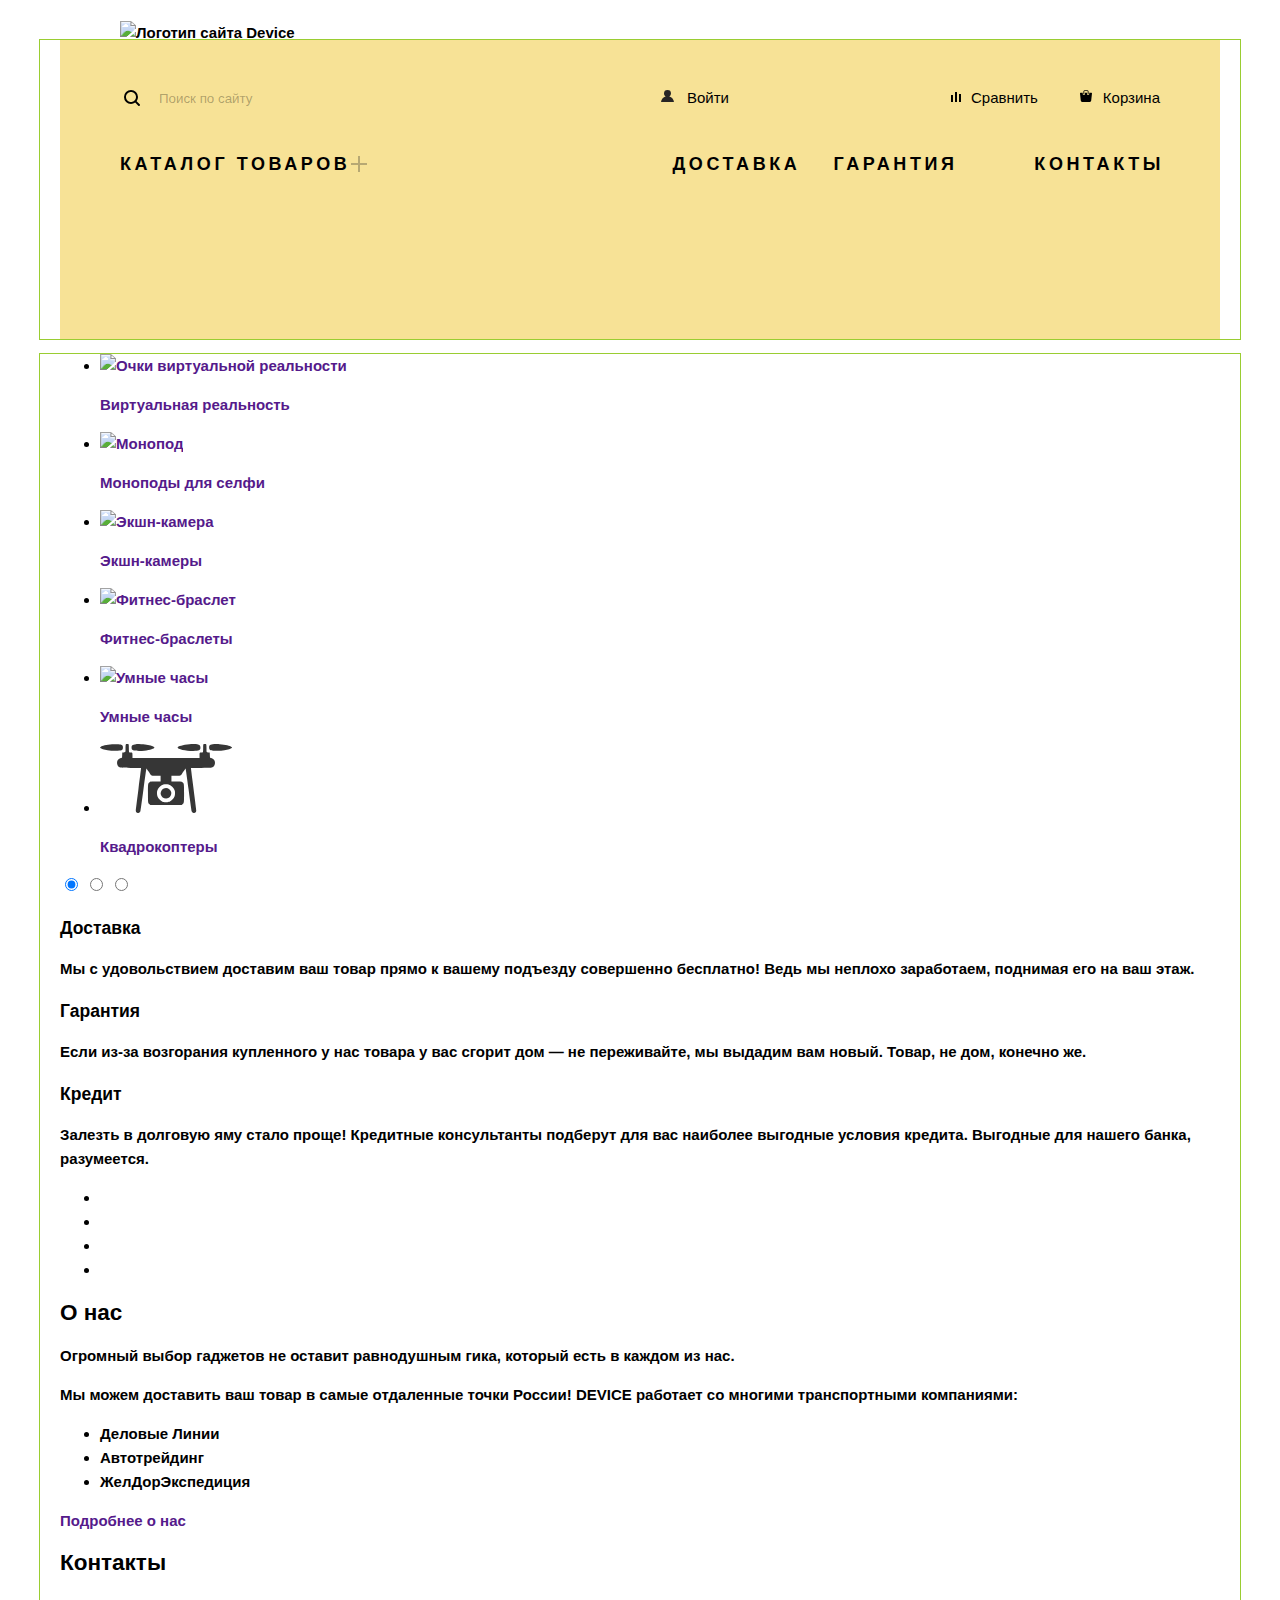
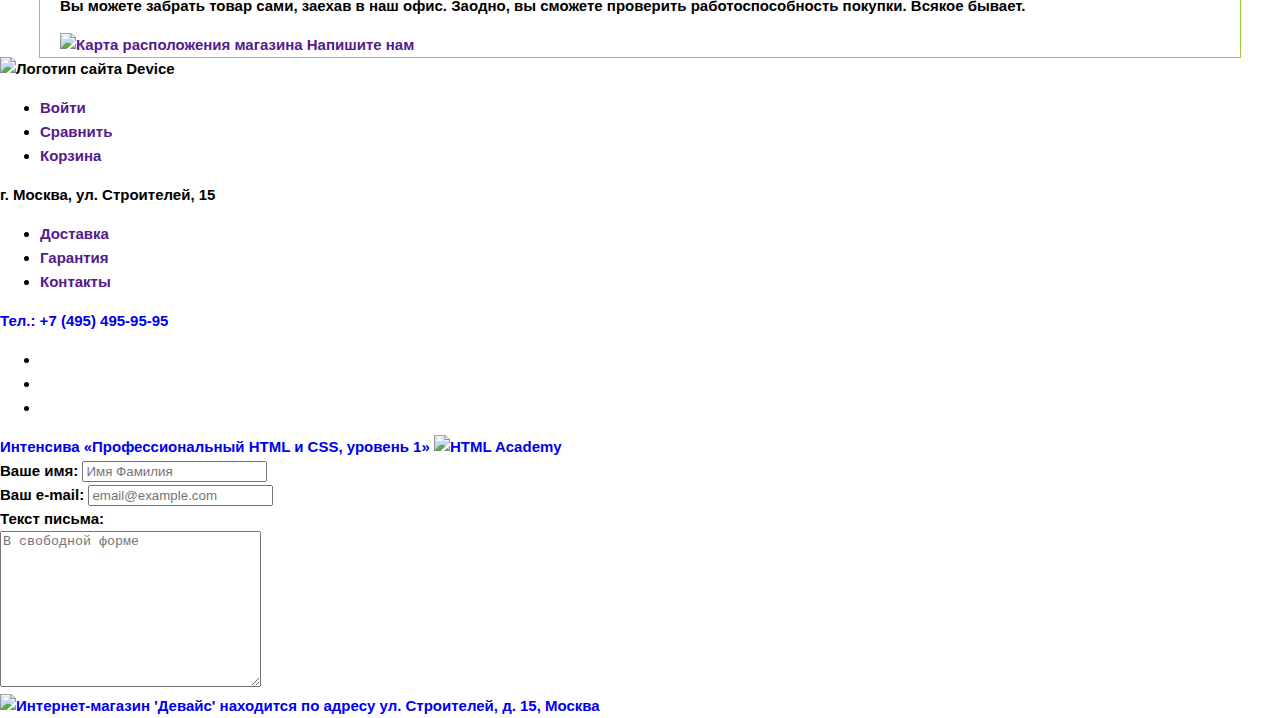
==== index.html @ 0a4bf194 "Свёрстан header" ====
<!DOCTYPE html>
<html lang="ru">
  <head>
    <meta charset="utf-8">
    <title>Интернет-магазин гаджетов Девайс</title>
    <link rel="stylesheet" href="css/normalize.css">
    <link rel="stylesheet" href="css/style.css">
  </head>
  <body>
    <div class="container">
      <header class="main-header">
        <nav class="main-navigation">
          <a class="main-header-logo">
            <img src="img/device-logo.svg" width="163" height="35" alt="Логотип сайта Device">
          </a>
          <ul class="user-nav">
            <li class="search-block">
              <form class="search-form" action="https://echo.htmlacademy.ru" method="GET">
                <label class="visually-hidden" for="search-field">Поиск</label>
                <input type="search" name="search" id="search-field" placeholder="Поиск по сайту">
                <button tabindex="0" class="search-button" type="submit">Найти</button>
              </form>
            </li>
            <li><a class="user-link user-link--login" href="">Войти</a></li>
            <li><a class="user-link user-link--compare" href="">Сравнить</a></li>
            <li><a class="user-link user-link--cart" href="">Корзина</a></li>
          </ul>
          <ul class="site-nav">
            <li>
              <a href="">Каталог товаров</a>
              <ul class="sub-menu">
                <li>
                  <a href="">Виртуальная реальность</a>
                  <a href="">Моноподы для селфи</a>
                  <a href="">Экшн-камеры</a>
                </li>
                <li>
                  <a href="">Фитнес-браслеты</a>
                  <a href="">Умные часы</a>
                </li>
                <li>
                  <a href="">Квадрокоптеры</a>
                </li>
              </ul>
            </li>
            <li><a href="">Доставка</a></li>
            <li><a href="">Гарантия</a></li>
            <li><a href="">Контакты</a></li>
          </ul>
        </nav>
      </header>
    </div>
    <main class="container">
      <h1 class="visually-hidden">Интернет-магазин гаджетов Девайс</h1>

      <section class="popular">
        <h2 class="visually-hidden">Популярные категории товаров</h2>
        <ul class="popular-list">
          <li class="popular-item">
            <a href="">
              <img src="img/popular-1.svg" width="97" height="55" alt="Очки виртуальной реальности">
              <p>Виртуальная реальность</p>
            </a>
          </li>
          <li class="popular-item">
            <a href="">
              <img src="img/popular-2.svg" width="86" height="117" alt="Монопод">
              <p>Моноподы для селфи</p>
            </a>
          </li>
          <li class="popular-item">
            <a href="">
              <img src="img/popular-3.svg" width="71" height="87" alt="Экшн-камера">
              <p>Экшн-камеры</p>
            </a>
          </li>
          <li class="popular-item">
            <a href="">
              <img src="img/popular-4.svg" width="107" height="65" alt="Фитнес-браслет">
              <p>Фитнес-браслеты</p>
            </a>
          </li>
          <li class="popular-item">
            <a href="">
              <img src="img/popular-5.svg" width="56" height="98" alt="Умные часы">
              <p>Умные часы</p>
            </a>
          </li>
          <li class="popular-item">
            <a href="">
              <img src="img/popular-6.svg" width="132" height="69" alt="Квадрокоптер">
              <p>Квадрокоптеры</p>
            </a>
          </li>
        </ul>
      </section>

      <section class="tab-slider">
        <h2 class="visually-hidden">Информация по доставке, гарантии и кредиту</h2>
        <input type="radio" name="tab" id="tab-1" checked>
        <label for="tab-1"></label>
        <input type="radio" name="tab" id="tab-2">
        <label for="tab-2"></label>
        <input type="radio" name="tab" id="tab-3">
        <label for="tab-3"></label>

        <div class="tab-content">
          <section class="tab tab-1">
            <h3>Доставка</h3>
            <p>
              Мы с удовольствием доставим ваш товар прямо к вашему подъезду совершенно бесплатно!
              Ведь мы неплохо заработаем, поднимая его на ваш этаж.
            </p>
          </section>
          <section class="tab tab-2">
            <h3>Гарантия</h3>
            <p>
              Если из-за возгорания купленного у нас товара у вас сгорит дом — не переживайте,
              мы выдадим вам новый. Товар, не дом, конечно же.
            </p>
          </section>
          <section class="tab tab-3">
            <h3>Кредит</h3>
            <p>
              Залезть в долговую яму стало проще! Кредитные консультанты
              подберут для вас наиболее выгодные условия кредита.
              Выгодные для нашего банка, разумеется.
            </p>
          </section>
        </div>
      </section>

      <section class="top-brands">
        <h2 class="visually-hidden">Наши лучшие бренды</h2>
        <ul>
          <li>
            <a href="">
              <span class="visually-hidden">DJI</span>
            </a>
          </li>
          <li>
            <a href="">
              <span class="visually-hidden">SP Gadgets</span>
            </a>
          </li>
          <li>
            <a href="">
              <span class="visually-hidden">GoPro</span>
            </a>
          </li>
          <li>
            <a href="">
              <span class="visually-hidden">VIVE</span>
            </a>
          </li>
        </ul>
      </section>

      <section class="about-us">
        <h2>О нас</h2>

        <p>
          Огромный выбор гаджетов не оставит равнодушным гика, который есть в каждом из нас.
        </p>
        <p>
          Мы можем доставить ваш товар в самые отдаленные точки России!
          DEVICE работает со многими транспортными компаниями:
        </p>

        <ul>
          <li>Деловые Линии</li>
          <li>Автотрейдинг</li>
          <li>ЖелДорЭкспедиция</li>
        </ul>

        <a class="button" href="">Подробнее о нас</a>
      </section>

      <section class="contacts">
        <h2>Контакты</h2>

        <p>
          Вы можете забрать товар сами, заехав в наш офис. Заодно, вы сможете проверить работоспособность покупки. Всякое бывает.
        </p>
        <a href=""><img src="img/map.jpg" width="560" height="222" alt="Карта расположения магазина"></a>
        <a class="button" href="">Напишите нам</a>
      </section>
    </main>
    <footer class="main-footer">
      <div class="footer-user-block">
        <img src="img/device-logo.svg" width="163" height="35" alt="Логотип сайта Device">
        <ul>
          <li><a href="">Войти</a></li>
          <li><a href="">Сравнить</a></li>
          <li><a href="">Корзина</a></li>
        </ul>
      </div>
      <div class="footer-contacts">
        <p>г. Москва, ул. Строителей, 15</p>
        <ul>
          <li><a href="">Доставка</a></li>
          <li><a href="">Гарантия</a></li>
          <li><a href="">Контакты</a></li>
        </ul>
        <a href="tel:+74954959595" aria-label="Телефон для связи">Тел.: +7 (495) 495-95-95</a>
      </div>
      <div class="footer-social">
        <ul>
          <li><a class="social-button" href=""><span class="visually-hidden">Фейсбук</span></a></li>
          <li><a class="social-button" href=""><span class="visually-hidden">Инстаграм</span></a></li>
          <li><a class="social-button" href=""><span class="visually-hidden">Твиттер</span></a></li>
        </ul>
        <a href="https://htmlacademy.ru/intensive/htmlcss">Интенсива «Профессиональный HTML и CSS, уровень 1»
          <img src="img/logo-htmlacademy.svg" alt="HTML Academy" width="27" height="35">
        </a>
      </div>
    </footer>

    <section class="modal modal-write-us">
      <h2 class="visually-hidden">Напишите нам</h2>
      <form action="https://echo.htmlacademy.ru" method="POST">
        <div>
          <label for="name-field">Ваше имя:</label>
          <input type="text" name="name" id="name-field" placeholder="Имя Фамилия">
        </div>
        <div>
          <label for="email-field">Ваш e-mail:</label>
          <input type="email" name="email" id="email-field" placeholder="email@example.com">
        </div>
        <div><label for="text-field">Текст письма:</label></div>
        <div>
          <textarea name="text" id="text-field" cols="30" rows="10" placeholder="В свободной форме"></textarea>
        </div>
      </form>
    </section>

    <section class="modal modal-map">
      <h2 class="visually-hidden">Как до нас добраться</h2>
      <a href="https://yandex.ru/maps">
        <img src="img/map-big.jpg" width="960" height="559" alt="Интернет-магазин 'Девайс' находится по адресу ул. Строителей, д. 15, Москва">
      </a>
    </section>
  </body>
</html>
---- css/style.css ----
body {
  margin: 0;
  padding: 0;

  font-family: "Gilroy", Arial, sans-serif;
  font-weight: 800;
  font-size: 15px;
  line-height: 24px;
  color: #000000;
}

a {
  text-decoration: none;
}

img {
  max-width: 100%;
  height: auto;
}

.visually-hidden:not(:focus):not(:active)
/* input[type="checkbox"].visually-hidden,
input[type="radio"].visually-hidden */ {
  position: absolute;

  width: 1px;
  height: 1px;
  margin: -1px;
  border: 0;
  padding: 0;

  white-space: nowrap;

  clip-path: inset(100%);
  clip: rect(0 0 0 0);
  overflow: hidden;
}

.container {
  margin: 0 auto;
  width: 1160px;
  padding-right: 20px;
  padding-left: 20px;
  outline: 1px solid yellowgreen;
}

.main-header {
  position: relative;
  margin-top: 40px;
  padding: 0 60px;
  padding-top: 34px;
  padding-bottom: 142px;
  background-color: #f7e296;
}

.main-navigation {
  display: flex;
  flex-direction: column;
}

.main-navigation a {
  color: #000000;
}

.main-header-logo {
  position: absolute;
  top: -19px;
  cursor: pointer;
}

.main-header-logo img:hover,
.user-nav a:hover,
.site-nav a:hover {
  opacity: 0.6;
}

.main-header-logo img:active,
.user-nav a:active,
.site-nav a:active {
  opacity: 0.3;
}

.user-nav,
.site-nav,
.sub-menu {
  margin: 0;
  padding: 0;
  list-style: none;
}

.user-nav {
  display: flex;
  flex-wrap: wrap;
  align-items: baseline;
  justify-content: flex-start;
  margin-bottom: 29px;
}

.search-block {
  width: 537px;
}

.user-nav li:nth-child(2) {
  margin-right: auto;
}

.user-nav li:nth-child(4) {
  margin-left: 35px;
}

.user-link {
  position: relative;
  padding-left: 30px;

}

.user-link::before {
  content: "";
  position: absolute;
  bottom: 0px;
  left: 0px;
  width: 20px;
  height: 18px;
  background-repeat: no-repeat;
}

.user-link--login::before {
  background-image: url("../img/user-icon.svg");
  background-position: 4px 2px;
}

.user-link--compare::before {
  background-image: url("../img/compare-icon.svg");
  background-position: 10px 4px;
}

.user-link--cart::before {
  background-image: url("../img/cart-icon.svg");
  background-position: 7px 2px;
}

.search-form {
  position: relative;
}

.search-form input {
  box-sizing: border-box;
  padding-right: 15px;
  padding-left: 39px;
  padding-top: 9px;
  padding-bottom: 7px;
  width: 356px;
  background-color: transparent;
  border: none;
  line-height: 30px;
  border-bottom: transparent;
  color: #000000;
  background-image: url("../img/search-icon.svg");
  background-repeat: no-repeat;
  background-position: 4px 15px;
}

.search-form input:focus {
  outline: none;
  border-bottom: 2px solid rgba(0, 0, 0, 1);
}

input[type="search"]::placeholder {
  color: rgba(0, 0, 0, 0.3);
}

input[type="search"]:hover::placeholder {
  color: rgba(0, 0, 0, 0.6);
}

.search-button {
  display: inline-block;
  vertical-align: baseline;
  margin-left: -3px;
  padding-top: 8px;
  padding-right: 18px;
  padding-bottom: 7px;
  padding-left: 19px;
  background-color: transparent;
  border: 2px solid #000000;
  line-height: 30px;
  cursor: pointer;
  opacity: 0;
}

.search-button::before {
  content: "";
  position: absolute;
  bottom: 0px;
  left: 0;
  display: none;
  width: 356px;
  height: 2px;
  background-color: #000000;
}

.search-button:focus::before{
  display: block;
}

.search-form input:focus + .search-button {
  opacity: 1;
}

.search-button:hover {
  color: #ffffff;
  background-color: #000000;
}

.search-button:focus {
  background-color: #000000;
  color: rgba(255, 255, 255, 1);
  opacity: 1;
}

.search-button:active {
  background-color: #000000;
  color: rgba(255, 255, 255, 0.3);
  opacity: 1;
}

.site-nav {
  display: flex;
  flex-wrap: wrap;
  justify-content: space-between;
}

.site-nav > li:nth-child(1) {
  position: relative;
  padding-right: 40px;
  margin-right: 282px;
}

.site-nav > li:nth-child(1) > a {
  display: block;
  padding-bottom: 21px;
}

.site-nav > li:nth-child(1)::before {
  content: "";
  position: absolute;
  top: 4px;
  left: 231px;
  width: 16px;
  height: 16px;
  background-image: url("../img/plus.svg");
  background-repeat: no-repeat;
  background-position: 0px 0px;
  opacity: 0.3;
  cursor: pointer;
}

.site-nav li:nth-child(2) {
  margin-right: 33px;
}

.site-nav li:nth-child(3) {
  margin-right: auto;
}

.site-nav li:nth-child(4) {
  margin-right: -4px;
}

.site-nav a {
  font-size: 18px;
  text-transform: uppercase;
  letter-spacing: 3.6px;
}

.user-nav a,
.sub-menu a {
  font-family: "Open Sans", Arial, sans-serif;
  font-size: 15px;
  line-height: 30px;
  font-weight: 300;
}

.sub-menu {
  position: absolute;
  left: -60px;
  background-color: #f7e296;
  min-width: 1040px;
  padding-left: 60px;
  padding-right: 60px;
  padding-bottom: 34px;
  display: none;
}

.site-nav > li:nth-child(1):hover .sub-menu {
  display: block;
}

.sub-menu li {
  display: inline-block;
  vertical-align: top;
  margin-right: 53px;
}

.sub-menu li:nth-child(2) {
  margin-right: 71px;
}

.sub-menu a {
  display: block;
  text-transform: none;
  line-height: 36px;
  letter-spacing: 0.2px;
}
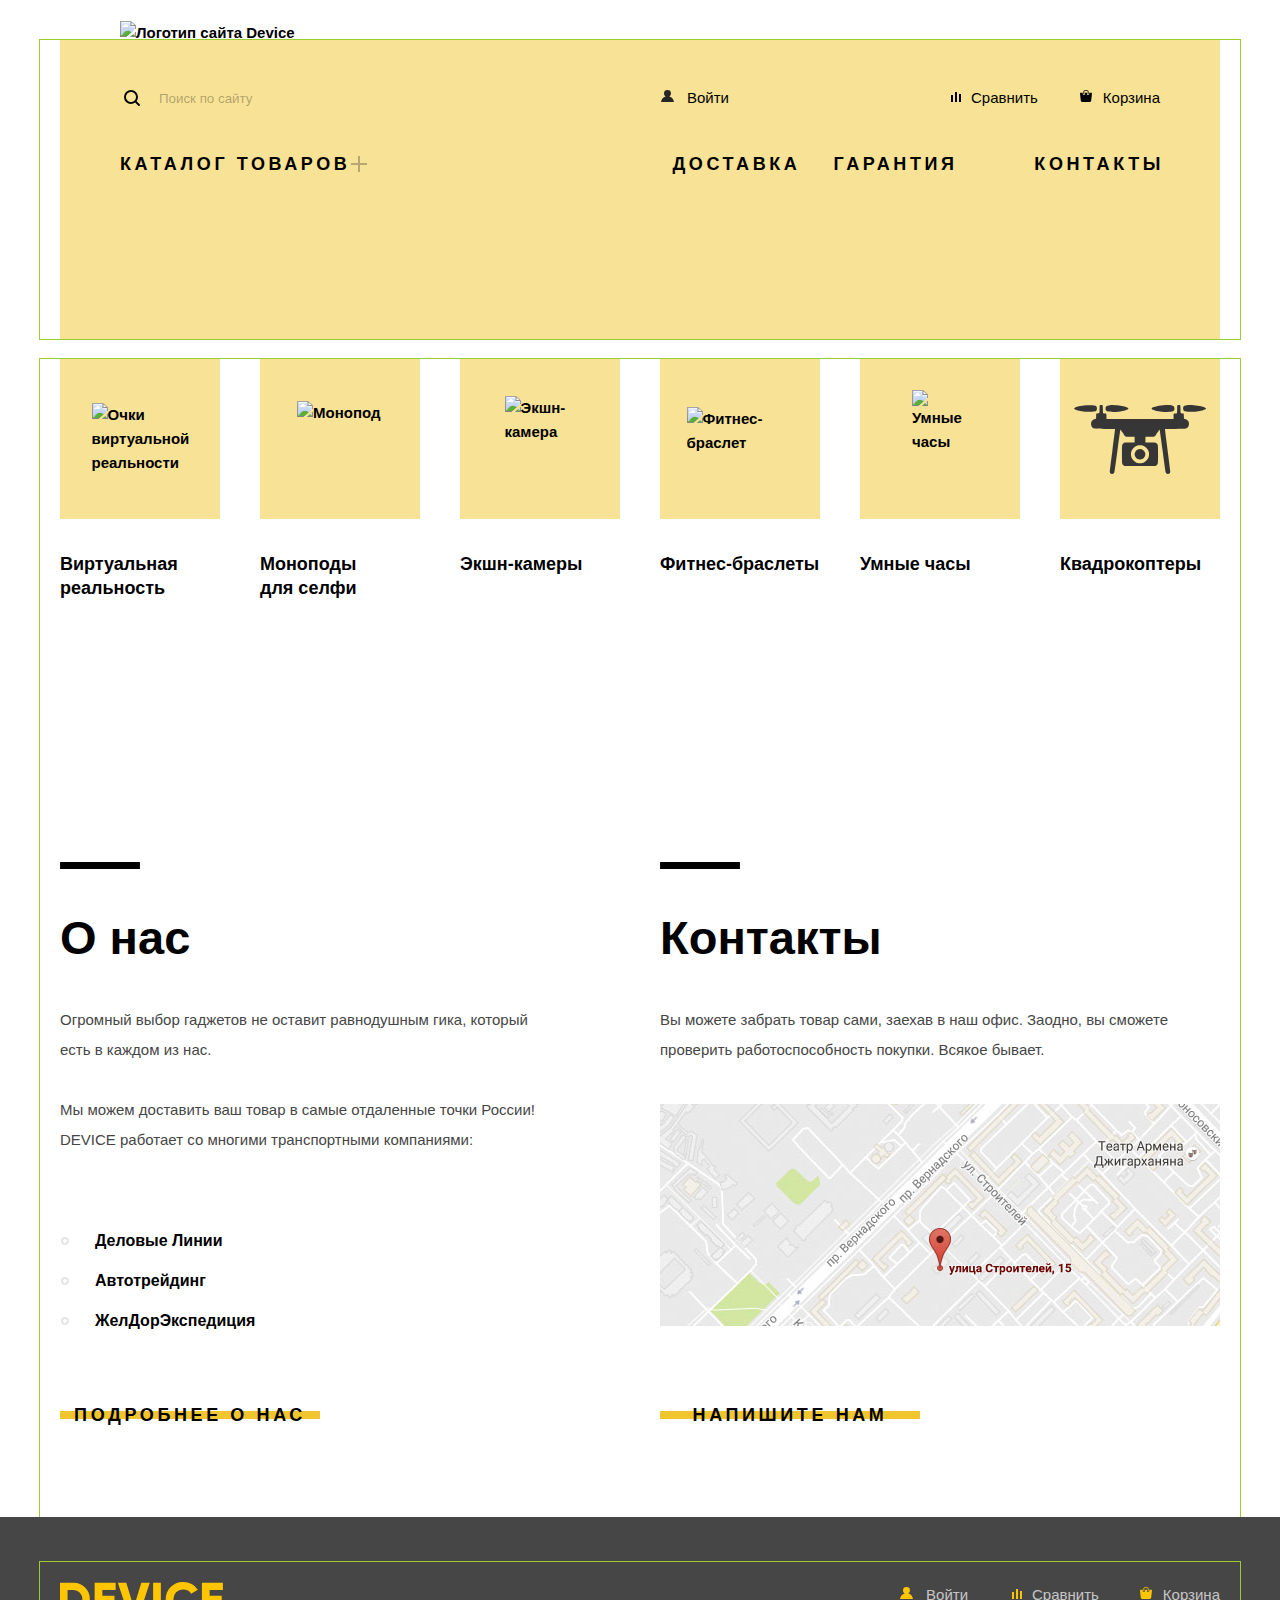
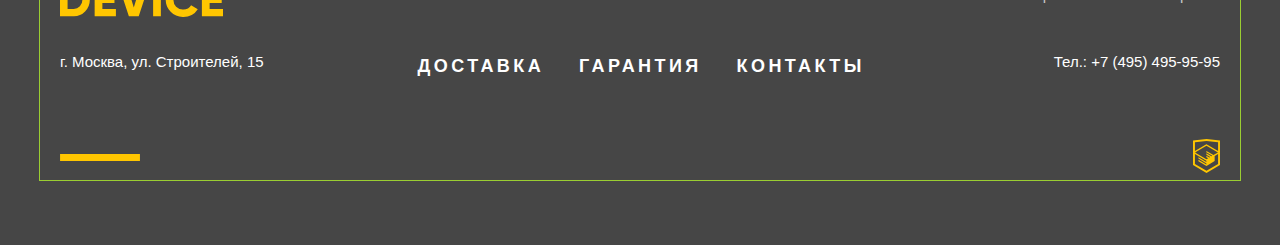
==== commit 0a9ac608: "сделана вёрстка главной страницы без блоков со слайдерами" ====
--- a/index.html
+++ b/index.html
@@ -2,7 +2,7 @@
 <html lang="ru">
   <head>
     <meta charset="utf-8">
-    <title>Интернет-магазин гаджетов Девайс</title>
+    <title>Девайс интернет-магазин гаджетов</title>
     <link rel="stylesheet" href="css/normalize.css">
     <link rel="stylesheet" href="css/style.css">
   </head>
@@ -10,7 +10,7 @@
     <div class="container">
       <header class="main-header">
         <nav class="main-navigation">
-          <a class="main-header-logo">
+          <a class="header-logo">
             <img src="img/device-logo.svg" width="163" height="35" alt="Логотип сайта Device">
           </a>
           <ul class="user-nav">
@@ -52,9 +52,7 @@
     </div>
     <main class="container">
       <h1 class="visually-hidden">Интернет-магазин гаджетов Девайс</h1>
-
       <section class="popular">
-        <h2 class="visually-hidden">Популярные категории товаров</h2>
         <ul class="popular-list">
           <li class="popular-item">
             <a href="">
@@ -64,8 +62,8 @@
           </li>
           <li class="popular-item">
             <a href="">
-              <img src="img/popular-2.svg" width="86" height="117" alt="Монопод">
-              <p>Моноподы для селфи</p>
+              <img class="popular-image--bottom" src="img/popular-2.svg" width="86" height="117" alt="Монопод">
+              <p>Моноподы<br> для селфи</p>
             </a>
           </li>
           <li class="popular-item">
@@ -95,6 +93,117 @@
         </ul>
       </section>
 
+      <section class="top-brands">
+        <h2 class="visually-hidden">Наши лучшие бренды</h2>
+        <ul class="brand-list">
+          <li class="brand-item">
+            <a class="brand-link brand-link--dji" href="">
+              <span class="visually-hidden">DJI</span>
+            </a>
+          </li>
+          <li class="brand-item">
+            <a class="brand-link brand-link--spgadgets" href="">
+              <span class="visually-hidden">SP Gadgets</span>
+            </a>
+          </li>
+          <li class="brand-item">
+            <a class="brand-link brand-link--gopro" href="">
+              <span class="visually-hidden">GoPro</span>
+            </a>
+          </li>
+          <li class="brand-item">
+            <a class="brand-link brand-link--vive" href="">
+              <span class="visually-hidden">VIVE</span>
+            </a>
+          </li>
+        </ul>
+      </section>
+
+      <div class="index-columns">
+        <section class="about-us">
+          <h2>О нас</h2>
+
+          <p>
+            Огромный выбор гаджетов не оставит равнодушным гика, который есть в каждом из нас.
+          </p>
+          <p>
+            Мы можем доставить ваш товар в самые отдаленные точки России!
+            DEVICE работает со многими транспортными компаниями:
+          </p>
+
+          <ul>
+            <li>Деловые Линии</li>
+            <li>Автотрейдинг</li>
+            <li>ЖелДорЭкспедиция</li>
+          </ul>
+
+          <a class="button" href="">Подробнее о нас</a>
+        </section>
+
+        <section class="contacts">
+          <h2>Контакты</h2>
+
+          <p>
+            Вы можете забрать товар сами, заехав в наш офис. Заодно, вы сможете проверить работоспособность покупки. Всякое бывает.
+          </p>
+          <a class="contacts-map" href="">
+            <img src="img/map.jpg" width="560" height="222" alt="Карта расположения магазина">
+          </a>
+          <a class="button" href="">Напишите нам</a>
+        </section>
+      </div>
+    </main>
+
+    <footer class="main-footer ">
+      <div class="container">
+        <div class="footer-wrapper">
+          <div class="footer-user-block">
+          <a class="footer-logo">
+            <svg xmlns="http://www.w3.org/2000/svg" width="163" height="35" viewBox="0 0 163 35">
+                <path id="_-e-logo" d="M-.151.702v33.6h13.532a15.72 15.72 0 0 0 11.72-4.824 16.458 16.458 0 0 0 4.712-11.976 16.458 16.458 0 0 0-4.712-11.976A15.723 15.723 0 0 0 13.381.702H-.151zM7.582 26.91V8.091h5.8a8.646 8.646 0 0 1 6.5 2.568 9.407 9.407 0 0 1 2.489 6.84 9.406 9.406 0 0 1-2.489 6.84 8.642 8.642 0 0 1-6.5 2.568h-5.8zm34.8-5.952h12.082v-7.3H42.378V8.091h13.291V.702H34.645v33.6H55.91V26.91H42.378v-5.952zm36.343 13.344L89.744.702h-8.458l-7.491 24.72L66.304.702h-8.457l11.019 33.6h9.859zm14.4 0h7.733V.702h-7.733v33.6zm38.615-1.416a15.506 15.506 0 0 0 6.041-5.688l-6.67-3.84a7.482 7.482 0 0 1-3.165 3.024 9.87 9.87 0 0 1-4.664 1.1 9.595 9.595 0 0 1-7.177-2.736 9.909 9.909 0 0 1-2.682-7.248 9.909 9.909 0 0 1 2.682-7.248 9.595 9.595 0 0 1 7.177-2.736 9.897 9.897 0 0 1 4.639 1.08 7.592 7.592 0 0 1 3.19 3.048l6.67-3.84a15.873 15.873 0 0 0-6.09-5.688 17.42 17.42 0 0 0-8.409-2.088c-9.779-.272-17.797 7.691-17.591 17.472-.208 9.781 7.809 17.747 17.588 17.476a17.52 17.52 0 0 0 8.458-2.088zm17.881-11.928h12.082v-7.3h-12.085V8.091h13.29V.702h-21.023v33.6h21.265V26.91h-13.532v-5.952z" class="cls-1" data-name="-e-logo"/>
+            </svg>
+          </a>
+          <ul class="footer-user-nav">
+            <li><a class="footer-user-link user-link--login" href="">Войти</a></li>
+            <li><a class="footer-user-link user-link--compare" href="">Сравнить</a></li>
+            <li><a class="footer-user-link user-link--cart" href="">Корзина</a></li>
+          </ul>
+          </div>
+
+          <div class="footer-contacts">
+            <p>г. Москва, ул. Строителей, 15</p>
+            <ul>
+              <li><a href="">Доставка</a></li>
+              <li><a href="">Гарантия</a></li>
+              <li><a href="">Контакты</a></li>
+            </ul>
+            <a href="tel:+74954959595" aria-label="Телефон для связи">Тел.: +7 (495) 495-95-95</a>
+          </div>
+
+          <div class="footer-social">
+            <ul>
+              <li>
+                <a class="social-button social-button--facebook" href="https://www.facebook.com/"><span class="visually-hidden">Фейсбук</span>
+                </a>
+              </li>
+              <li>
+                <a class="social-button social-button--instagram" href=""><span class="visually-hidden">Инстаграм</span>
+                </a>
+              </li>
+              <li>
+                <a class="social-button social-button--twitter" href=""><span class="visually-hidden">Твиттер</span>
+                </a>
+              </li>
+            </ul>
+            <a href="https://htmlacademy.ru/intensive/htmlcss">
+              <img src="img/logo-htmlacademy.svg" alt="Интенсив «Профессиональный HTML и CSS, уровень 1»" width="27" height="35">
+            </a>
+          </div>
+      </div>
+       </div>
+    </footer>
+
+<!--
       <section class="tab-slider">
         <h2 class="visually-hidden">Информация по доставке, гарантии и кредиту</h2>
         <input type="radio" name="tab" id="tab-1" checked>
@@ -130,32 +239,6 @@
         </div>
       </section>
 
-      <section class="top-brands">
-        <h2 class="visually-hidden">Наши лучшие бренды</h2>
-        <ul>
-          <li>
-            <a href="">
-              <span class="visually-hidden">DJI</span>
-            </a>
-          </li>
-          <li>
-            <a href="">
-              <span class="visually-hidden">SP Gadgets</span>
-            </a>
-          </li>
-          <li>
-            <a href="">
-              <span class="visually-hidden">GoPro</span>
-            </a>
-          </li>
-          <li>
-            <a href="">
-              <span class="visually-hidden">VIVE</span>
-            </a>
-          </li>
-        </ul>
-      </section>
-
       <section class="about-us">
         <h2>О нас</h2>
 
@@ -185,6 +268,7 @@
         <a href=""><img src="img/map.jpg" width="560" height="222" alt="Карта расположения магазина"></a>
         <a class="button" href="">Напишите нам</a>
       </section>
+
     </main>
     <footer class="main-footer">
       <div class="footer-user-block">
@@ -240,5 +324,6 @@
         <img src="img/map-big.jpg" width="960" height="559" alt="Интернет-магазин 'Девайс' находится по адресу ул. Строителей, д. 15, Москва">
       </a>
     </section>
+    -->
   </body>
 </html>
--- a/css/style.css
+++ b/css/style.css
@@ -34,6 +34,49 @@
   clip-path: inset(100%);
   clip: rect(0 0 0 0);
   overflow: hidden;
+}
+
+.button {
+  position: relative;
+  display: block;
+  min-width: 240px;
+  padding-right: 10px;
+  padding-left: 10px;
+
+  font-size: 18px;
+  line-height: 24px;
+  color: #000000;
+  text-align: center;
+  text-transform: uppercase;
+  font-family: "Gilroy", Arial, sans-serif;
+  font-weight: 800;
+  letter-spacing: 3.6px;
+  z-index: 100;
+}
+
+.button:active {
+  color: rgba(0, 0, 0, 0.3);
+}
+
+.button::before {
+  content: "";
+  position: absolute;
+  top: 8px;
+  left: 0%;
+  width: 100%;
+  padding-top: 4px;
+  padding-bottom: 4px;
+
+  background-color: #f0c52e;
+  z-index: -1;
+}
+
+.button:hover::before,
+.button:focus::before {
+  top: -8px;
+  padding-top: 20px;
+  padding-bottom: 20px;
+  transition: all 0.1s linear;
 }
 
 .container {
@@ -47,6 +90,7 @@
 .main-header {
   position: relative;
   margin-top: 40px;
+  margin-bottom: 20px;
   padding: 0 60px;
   padding-top: 34px;
   padding-bottom: 142px;
@@ -62,19 +106,19 @@
   color: #000000;
 }
 
-.main-header-logo {
+.header-logo {
   position: absolute;
   top: -19px;
   cursor: pointer;
 }
 
-.main-header-logo img:hover,
+.header-logo:hover,
 .user-nav a:hover,
 .site-nav a:hover {
   opacity: 0.6;
 }
 
-.main-header-logo img:active,
+.header-logo:active,
 .user-nav a:active,
 .site-nav a:active {
   opacity: 0.3;
@@ -111,7 +155,6 @@
 .user-link {
   position: relative;
   padding-left: 30px;
-
 }
 
 .user-link::before {
@@ -312,3 +355,408 @@
   line-height: 36px;
   letter-spacing: 0.2px;
 }
+
+
+/*  section popular начало*/
+
+.popular {
+  margin-bottom: 150px;
+}
+
+.popular-list {
+  display: flex;
+  justify-content: space-between;
+  margin: 0;
+  padding: 0;
+  list-style: none;
+}
+
+.popular-item {
+  background-color: #f7e296;
+}
+
+.popular-item:hover {
+background-color: #f0c52e;
+}
+
+.popular-item a {
+  position: relative;
+  display: flex;
+
+  flex-direction: column;
+  justify-content: center;
+  align-items: center;
+
+  width: 160px;
+  height: 160px;
+  color: #000000;
+  font-weight: 800;
+}
+
+.popular-item a:active {
+  opacity: 0.3;
+}
+
+.popular-image--bottom {
+  padding-top: 40px;
+}
+
+.popular-item p {
+  position: absolute;
+  top: 193px;
+  left: 0;
+  margin: 0;
+  font-size: 18px;
+}
+
+/*  section popular конец*/
+
+/*  section top-brands начало*/
+
+.top-brands {
+  margin-top: 100px;
+  margin-bottom: 93px;
+}
+
+.brand-list {
+  display: flex;
+  justify-content: space-between;
+  margin: 0;
+  padding: 0;
+  list-style: none;
+}
+
+.brand-item {
+
+}
+.brand-link {
+  display: block;
+  width: 260px;
+  height: 100px;
+  background-repeat: no-repeat;
+}
+
+.brand-link--dji {
+  background-image: url("../img/logo-brand-gray-1.png");
+}
+
+.brand-link--dji:hover {
+  background-image: url("../img/logo-brand-1.png");
+}
+
+.brand-link--spgadgets {
+  background-image: url("../img/logo-brand-gray-2.png");
+}
+
+.brand-link--spgadgets:hover {
+  background-image: url("../img/logo-brand-2.png");
+}
+
+.brand-link--gopro {
+  background-image: url("../img/logo-brand-gray-3.png");
+}
+
+.brand-link--gopro:hover {
+  background-image: url("../img/logo-brand-3.png");
+}
+
+.brand-link--vive {
+  background-image: url("../img/logo-brand-gray-4.png");
+}
+
+.brand-link--vive:hover {
+  background-image: url("../img/logo-brand-4.png");
+}
+
+/*  section top-brands конец*/
+
+
+/*  style index-columns начало*/
+
+.index-columns {
+  display: flex;
+  justify-content: space-between;
+  padding-bottom: 90px;
+
+  color: #000000;
+}
+
+.index-columns h2 {
+  margin-top: 52px;
+  margin-bottom: 28px;
+  font-size: 47px;
+  line-height: 48px;
+}
+
+.index-columns p {
+  margin-bottom: 15px;
+  padding-right: 85px;
+  font-family: "Open Sans", Arial, sans-serif;
+  font-size: 15px;
+  line-height: 30px;
+  font-weight: 300;
+  color: #464646;
+}
+
+.index-columns .button {
+  align-self: flex-start;
+}
+
+.contacts p {
+  margin-bottom: 39px;
+  padding-right: 45px;
+}
+
+.about-us,
+.contacts {
+  display: flex;
+  flex-direction: column;
+  align-content: space-between;
+  position: relative;
+  width: 560px;
+}
+
+.about-us::before,
+.contacts::before {
+  content: "";
+  position: absolute;
+  width: 78px;
+  height: 7px;
+  border-right: 1px solid #121212;
+  border-left: 1px solid #121212;
+  background-color: #000000;
+}
+
+.about-us ul {
+  margin-top: 51px;
+  margin-bottom: auto;
+  padding: 0;
+  font-size: 16px;
+  line-height: 40px;
+  list-style: none;
+}
+
+.about-us li {
+  position: relative;
+  padding-left: 35px;
+}
+
+.about-us li::before {
+  content: "";
+  position: absolute;
+  top: 16px;
+  left: 1px;
+  width: 4px;
+  height: 4px;
+  border: 2px solid #e5e5e5;
+  border-radius: 50%;
+}
+
+.contacts-map {
+  margin-bottom: 70px;
+}
+
+/*  style index-columns конец*/
+
+
+/*  footer начало*/
+
+.main-footer {
+  font-family: "Open Sans", Arial, sans-serif;
+  font-weight: 300;
+  position: relative;
+  padding: 45px 0 65px;
+  color: #ffffff;
+  background-color: #464646;
+}
+
+.main-footer ul {
+  list-style: none;
+  margin: 0;
+  padding: 0;
+}
+
+.footer-wrapper {
+  display: flex;
+  flex-direction: column;
+}
+
+.footer-logo {
+  position: absolute;
+  top: 20px;
+  margin-right: auto;
+  cursor: pointer;
+}
+
+.footer-logo path  {
+  fill: #ffc600;
+}
+
+.footer-logo:hover {
+  opacity: 0.6;
+}
+
+.footer-logo:active {
+  opacity: 0.3;
+}
+
+.footer-user-block {
+  position: relative;
+  margin-bottom: 22px;
+}
+
+.footer-user-block ul {
+  display: flex;
+  margin-top: 15px;
+  flex-direction: row;
+  justify-content: flex-end;
+}
+
+.footer-user-block li {
+  margin-left: 34px;
+}
+
+.footer-user-link {
+  padding-left: 30px;
+  position: relative;
+  font-size: inherit;
+  line-height: 36px;
+  color: rgba(255, 255, 255, 0.7);
+}
+
+.footer-user-link::before {
+  content: "";
+  position: absolute;
+  bottom: 0px;
+  left: 0px;
+  width: 20px;
+  height: 18px;
+  background-repeat: no-repeat;
+}
+
+.footer-user-link:hover {
+  color: rgba(255, 255, 255, 1);
+}
+
+.footer-user-link:hover::before {
+  opacity: 0.6;
+}
+
+.footer-user-link:active {
+  color: rgba(255, 255, 255, 0.3);
+}
+.footer-user-link:active::before {
+  opacity: 0.3;
+}
+
+.footer-user-nav .user-link--login::before {
+  background-image: url("../img/user-icon-footer.svg");
+}
+
+.footer-user-nav .user-link--cart::before {
+  background-image: url("../img/cart-icon-footer.svg");
+}
+
+.footer-user-nav .user-link--compare::before {
+  background-image: url("../img/compare-icon-footer.svg");
+}
+
+.footer-contacts {
+  display: flex;
+  justify-content: center;
+  align-items: center;
+  margin-bottom: 50px;
+}
+
+.footer-contacts ul {
+  display: flex;
+  margin-right: auto;
+  margin-left: auto;
+  padding-top: 7px;
+  font-family: "Gilroy", Arial, sans-serif;
+  font-weight: 800;
+  font-size: 18px;
+  line-height: 24px;
+  text-transform: uppercase;
+}
+
+.footer-contacts li {
+  margin-right: 35px;
+  letter-spacing: 3.4px;
+}
+
+.footer-contacts a {
+  color: #ffffff;
+}
+
+.footer-contacts a:hover {
+  color: rgba(255, 255, 255, 0.6);
+}
+
+.footer-contacts a:active {
+  color: rgba(255, 255, 255, 0.3);
+}
+
+.footer-social {
+  position: relative;
+  display: flex;
+  justify-content: center;
+}
+
+.footer-social::before {
+  content: "";
+  position: absolute;
+  top: 15px;
+  left: 0;
+  width: 78px;
+  height: 7px;
+  border-right: 1px solid #f2bd05;
+  border-left: 1px solid #f2bd05;
+  background-color: #ffc600;
+}
+.footer-social ul {
+  display: flex;
+  justify-content: center;
+  margin-top: 2px;
+  margin-right: auto;
+  margin-left: auto;
+}
+
+.footer-social li {
+  margin-left: 23px;
+}
+
+.social-button {
+  display: inline-block;
+  width: 32px;
+  height: 32px;
+  background-repeat: no-repeat;
+  background-position: 0 0;
+  opacity: 0.3;
+}
+
+.social-button--facebook {
+  background-image: url("../img/facebook-icon.svg");
+}
+
+.social-button--instagram {
+  background-image: url("../img/instagram-icon.svg");
+}
+
+.social-button--twitter {
+  background-image: url("../img/twitter-icon.svg");
+}
+
+.social-button:hover {
+  opacity: 0.6;
+}
+
+.social-button:active {
+  opacity: 0.1;
+}
+
+.logo-htmlacademy {
+}
+
+
+/*  footer конец*/
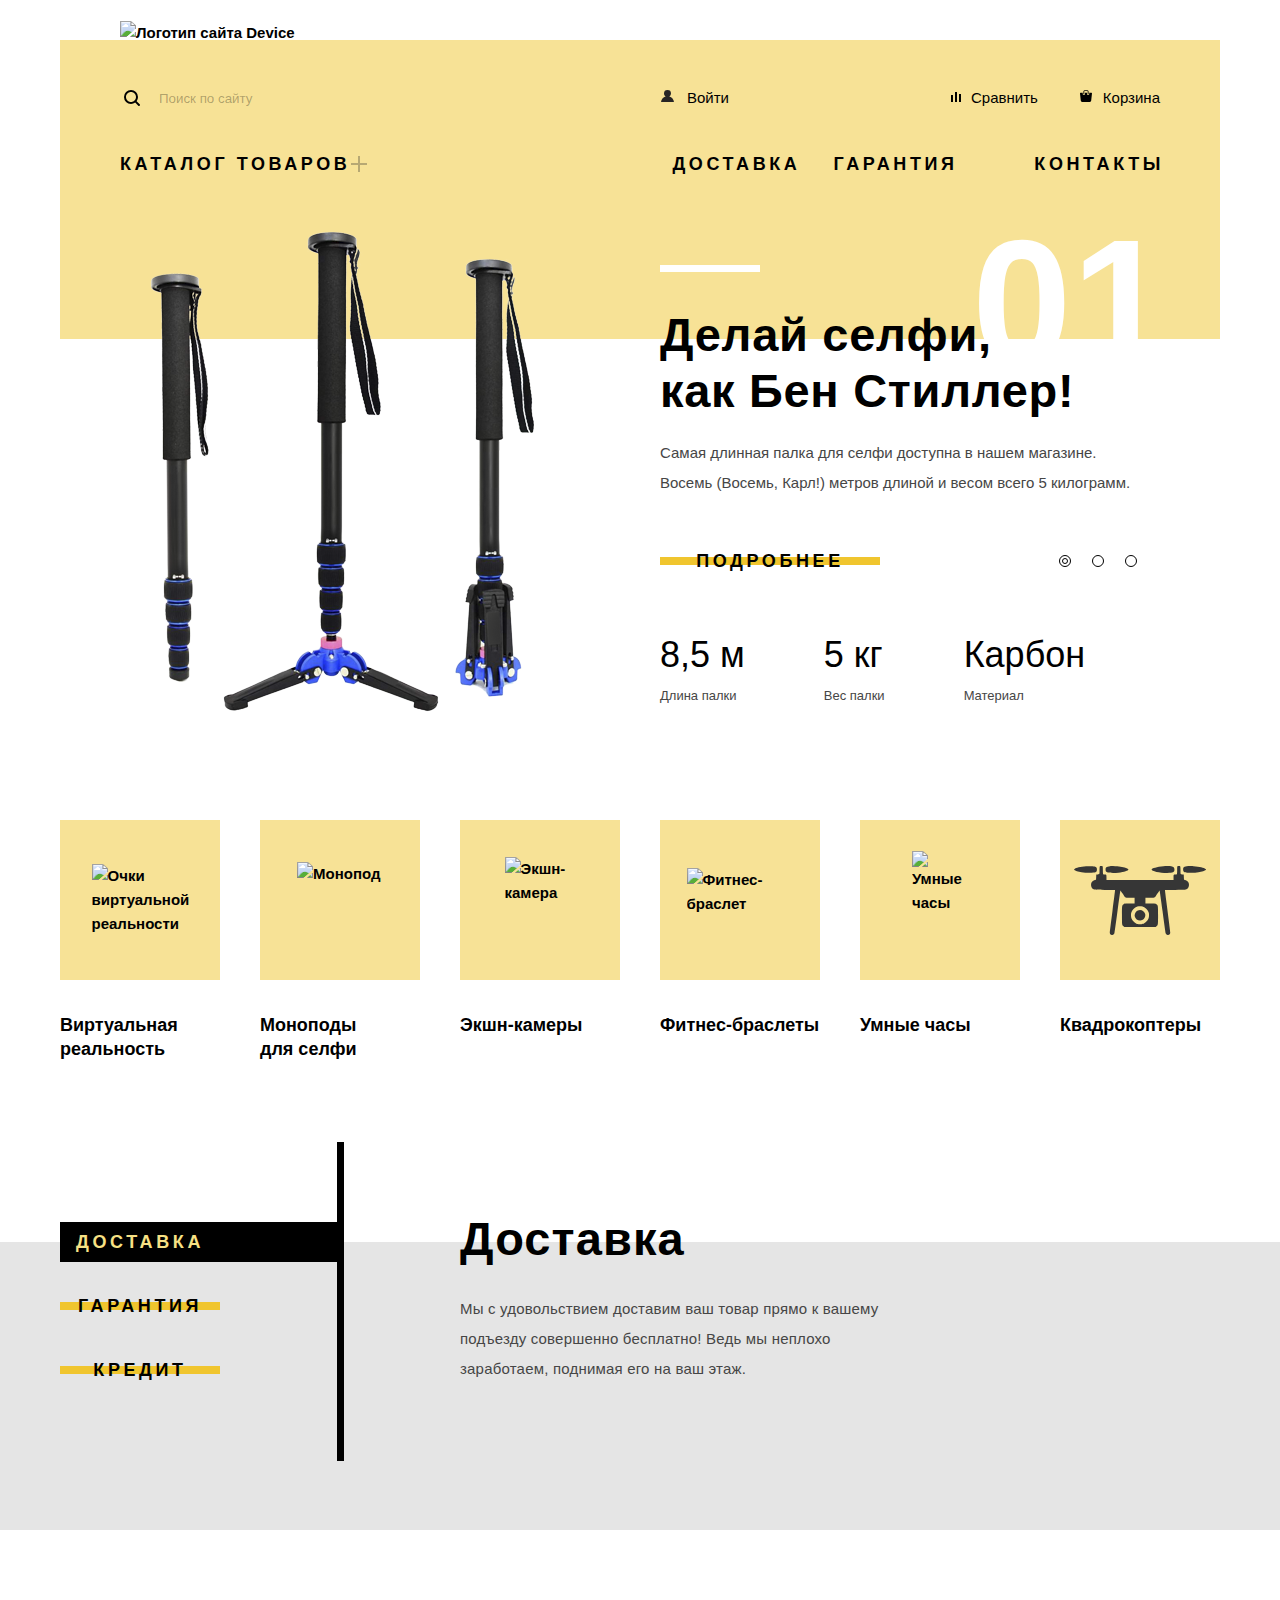
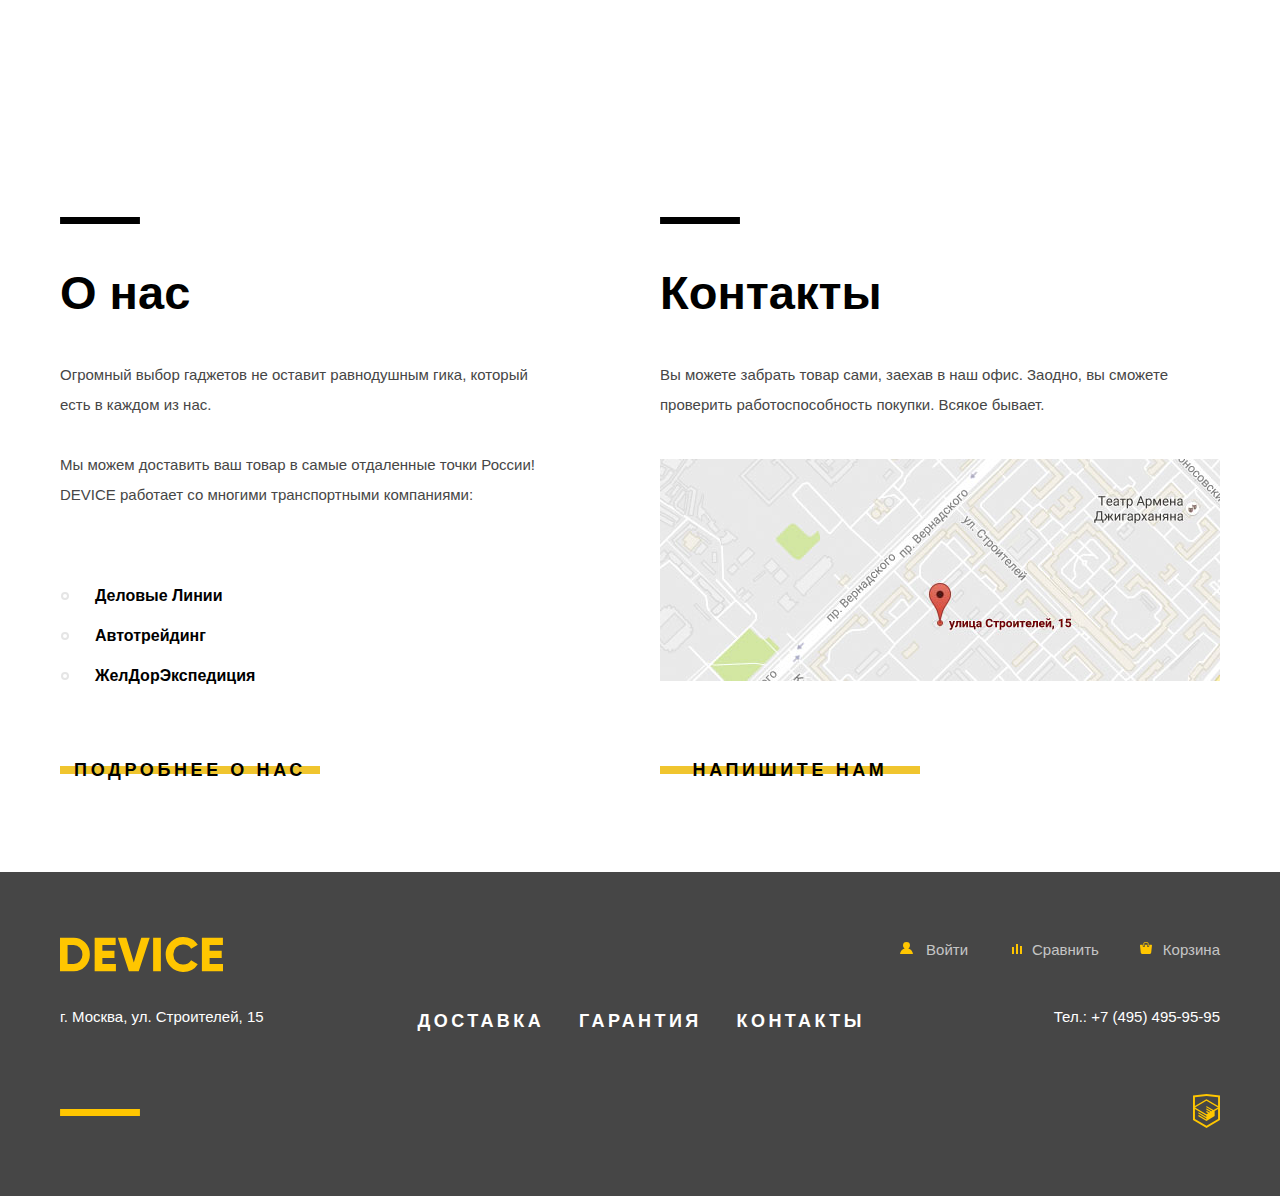
==== commit 35f0c325: "Завершена вёрстка главной страницы" ====
--- a/index.html
+++ b/index.html
@@ -2,6 +2,7 @@
 <html lang="ru">
   <head>
     <meta charset="utf-8">
+    <meta name="viewport" content="width=device-width, initial-scale=1">
     <title>Девайс интернет-магазин гаджетов</title>
     <link rel="stylesheet" href="css/normalize.css">
     <link rel="stylesheet" href="css/style.css">
@@ -16,9 +17,10 @@
           <ul class="user-nav">
             <li class="search-block">
               <form class="search-form" action="https://echo.htmlacademy.ru" method="GET">
-                <label class="visually-hidden" for="search-field">Поиск</label>
+
                 <input type="search" name="search" id="search-field" placeholder="Поиск по сайту">
-                <button tabindex="0" class="search-button" type="submit">Найти</button>
+                <label for="search-field"><span class="visually-hidden">Поиск</span></label>
+                <button class="search-button" type="submit">Найти</button>
               </form>
             </li>
             <li><a class="user-link user-link--login" href="">Войти</a></li>
@@ -50,50 +52,186 @@
         </nav>
       </header>
     </div>
-    <main class="container">
-      <h1 class="visually-hidden">Интернет-магазин гаджетов Девайс</h1>
-      <section class="popular">
-        <ul class="popular-list">
-          <li class="popular-item">
-            <a href="">
-              <img src="img/popular-1.svg" width="97" height="55" alt="Очки виртуальной реальности">
-              <p>Виртуальная реальность</p>
-            </a>
-          </li>
-          <li class="popular-item">
-            <a href="">
-              <img class="popular-image--bottom" src="img/popular-2.svg" width="86" height="117" alt="Монопод">
-              <p>Моноподы<br> для селфи</p>
-            </a>
-          </li>
-          <li class="popular-item">
-            <a href="">
-              <img src="img/popular-3.svg" width="71" height="87" alt="Экшн-камера">
-              <p>Экшн-камеры</p>
-            </a>
-          </li>
-          <li class="popular-item">
-            <a href="">
-              <img src="img/popular-4.svg" width="107" height="65" alt="Фитнес-браслет">
-              <p>Фитнес-браслеты</p>
-            </a>
-          </li>
-          <li class="popular-item">
-            <a href="">
-              <img src="img/popular-5.svg" width="56" height="98" alt="Умные часы">
-              <p>Умные часы</p>
-            </a>
-          </li>
-          <li class="popular-item">
-            <a href="">
-              <img src="img/popular-6.svg" width="132" height="69" alt="Квадрокоптер">
-              <p>Квадрокоптеры</p>
-            </a>
-          </li>
-        </ul>
+    <main>
+      <div class="container">
+        <h1 class="visually-hidden">Интернет-магазин гаджетов Девайс</h1>
+
+        <!-- Начало блока slider-->
+        <section class="slider">
+          <input class="visually-hidden" type="radio" id="product-1" name="toggle" checked>
+          <input class="visually-hidden" type="radio" id="product-2" name="toggle">
+          <input class="visually-hidden" type="radio" id="product-3" name="toggle">
+
+          <div class="slider-controls">
+            <label class="controls-item controls-item--1" for="product-1">Первый</label>
+            <label class="controls-item controls-item--2" for="product-2">Второй</label>
+            <label class="controls-item controls-item--3" for="product-3">Третий</label>
+          </div>
+
+          <ul class="slider-list">
+            <li class="slider-item slider-item-1">
+              <div class="item-columns">
+                <div class="column-image">
+                  <img class="slide-image-1" src="img/slide-1.png" width="384" height="486" alt="Палка для селфи">
+                </div>
+                <div class="column-description">
+                  <h3>Делай селфи,<br> как Бен Стиллер!</h3>
+                  <p>
+                    Самая длинная палка для селфи доступна в нашем магазине.<br>
+                    Восемь (Восемь, Карл!) метров длиной и весом всего 5 килограмм.
+                  </p>
+                  <a class="button slider-item-button" href="catalog.html">Подробнее</a>
+                  <ul class="characteristic-list">
+                    <li>
+                      <span>8,5 м</span>
+                      <span>Длина палки</span>
+                    </li>
+                    <li>
+                      <span>5 кг</span>
+                      <span>Вес палки</span>
+                    </li>
+                    <li>
+                      <span>Карбон</span>
+                      <span>Материал</span>
+                    </li>
+                  </ul>
+                </div>
+              </div>
+            </li>
+
+            <li class="slider-item slider-item-2">
+              <div class="item-columns">
+                <div class="column-image">
+                  <img class="slide-image-2" src="img/slide-2.png" width="345" height="485" alt="Мотивирующий фитнес-браслет">
+                </div>
+                <div class="column-description">
+                  <h3>Худеем<br> правильно!</h3>
+                  <p>
+                    Мотивирующие фитнес-браслеты помогут найти в себе силы<br>
+                    не пропускать занятия и соблюдать диету.
+                  </p>
+                  <a class="button slider-item-button" href="catalog.html">Подробнее</a>
+                  <ul class="characteristic-list">
+                    <li>
+                      <span>48 часов</span>
+                      <span>Без подзарядки</span>
+                    </li>
+                  </ul>
+                </div>
+              </div>
+            </li>
+
+            <li class="slider-item slider-item-3">
+              <div class="item-columns">
+                <div class="column-image">
+                  <img class="slide-image-3" src="img/slide-3.png" width="526" height="334" alt="Квадрокоптер с лазером">
+                </div>
+                <div class="column-description">
+                  <h3>Порхает как бабочка, жалит как пчела!</h3>
+                  <p>
+                    Этот обычный, на первый взгляд, квадрокоптер оснащен<br>
+                    мощным лазером, замаскированным под стандартную камеру.
+                  </p>
+                  <a class="button slider-item-button" href="catalog.html">Подробнее</a>
+                  <ul class="characteristic-list">
+                    <li>
+                      <span>800 м</span>
+                      <span>Дальность полета</span>
+                    </li>
+                    <li>
+                      <span>50 м</span>
+                      <span>Радиус поражения</span>
+                    </li>
+                  </ul>
+                </div>
+              </div>
+            </li>
+          </ul>
+        </section>
+        <!-- Конец блока slider-->
+
+        <section class="popular">
+          <ul class="popular-list">
+            <li class="popular-item">
+              <a href="">
+                <img src="img/popular-1.svg" width="97" height="55" alt="Очки виртуальной реальности">
+                <p>Виртуальная реальность</p>
+              </a>
+            </li>
+            <li class="popular-item">
+              <a href="">
+                <img class="popular-image--bottom" src="img/popular-2.svg" width="86" height="117" alt="Монопод">
+                <p>Моноподы<br> для селфи</p>
+              </a>
+            </li>
+            <li class="popular-item">
+              <a href="">
+                <img src="img/popular-3.svg" width="71" height="87" alt="Экшн-камера">
+                <p>Экшн-камеры</p>
+              </a>
+            </li>
+            <li class="popular-item">
+              <a href="">
+                <img src="img/popular-4.svg" width="107" height="65" alt="Фитнес-браслет">
+                <p>Фитнес-браслеты</p>
+              </a>
+            </li>
+            <li class="popular-item">
+              <a href="">
+                <img src="img/popular-5.svg" width="56" height="98" alt="Умные часы">
+                <p>Умные часы</p>
+              </a>
+            </li>
+            <li class="popular-item">
+              <a href="">
+                <img src="img/popular-6.svg" width="132" height="69" alt="Квадрокоптер">
+                <p>Квадрокоптеры</p>
+              </a>
+            </li>
+          </ul>
+        </section>
+      </div>
+
+      <section class="tab-slider">
+        <div class="tab-slider-wrapper container">
+          <h2 class="visually-hidden">Информация по доставке, гарантии и кредиту</h2>
+          <input class="visually-hidden" type="radio" name="tab" id="tab-1" checked>
+          <input class="visually-hidden" type="radio" name="tab" id="tab-2">
+          <input class="visually-hidden" type="radio" name="tab" id="tab-3">
+          <div class="tab-slider-controls">
+            <label class="tab-control tab-control-1 button" for="tab-1">Доставка</label>
+            <label class="tab-control tab-control-2 button" for="tab-2">Гарантия</label>
+            <label class="tab-control tab-control-3 button" for="tab-3">Кредит</label>
+          </div>
+
+          <div class="tab-content">
+            <section class="tab tab-1">
+              <h3>Доставка</h3>
+              <p>
+                Мы с удовольствием доставим ваш товар прямо к вашему подъезду совершенно бесплатно!
+                Ведь мы неплохо заработаем, поднимая его на ваш этаж.
+              </p>
+            </section>
+            <section class="tab tab-2">
+              <h3>Гарантия</h3>
+              <p>
+                Если из-за возгорания купленного у нас товара у вас сгорит дом — не переживайте,
+                мы выдадим вам новый.<br> Товар, не дом, конечно же.
+              </p>
+            </section>
+            <section class="tab tab-3">
+              <h3>Кредит</h3>
+              <p>
+                Залезть в долговую яму стало проще! Кредитные консультанты
+                подберут для вас наиболее выгодные условия кредита.
+                Выгодные для нашего банка, разумеется.
+              </p>
+            </section>
+          </div>
+        </div>
       </section>
 
-      <section class="top-brands">
+      <section class="top-brands container">
         <h2 class="visually-hidden">Наши лучшие бренды</h2>
         <ul class="brand-list">
           <li class="brand-item">
@@ -119,7 +257,7 @@
         </ul>
       </section>
 
-      <div class="index-columns">
+      <div class="index-columns container">
         <section class="about-us">
           <h2>О нас</h2>
 
@@ -149,7 +287,7 @@
           <a class="contacts-map" href="">
             <img src="img/map.jpg" width="560" height="222" alt="Карта расположения магазина">
           </a>
-          <a class="button" href="">Напишите нам</a>
+          <a class="button button-modal-show" href="">Напишите нам</a>
         </section>
       </div>
     </main>
@@ -195,7 +333,7 @@
                 </a>
               </li>
             </ul>
-            <a href="https://htmlacademy.ru/intensive/htmlcss">
+            <a class="logo-htmlacademy" href="https://htmlacademy.ru/intensive/htmlcss">
               <img src="img/logo-htmlacademy.svg" alt="Интенсив «Профессиональный HTML и CSS, уровень 1»" width="27" height="35">
             </a>
           </div>
@@ -203,127 +341,38 @@
        </div>
     </footer>
 
-<!--
-      <section class="tab-slider">
-        <h2 class="visually-hidden">Информация по доставке, гарантии и кредиту</h2>
-        <input type="radio" name="tab" id="tab-1" checked>
-        <label for="tab-1"></label>
-        <input type="radio" name="tab" id="tab-2">
-        <label for="tab-2"></label>
-        <input type="radio" name="tab" id="tab-3">
-        <label for="tab-3"></label>
-
-        <div class="tab-content">
-          <section class="tab tab-1">
-            <h3>Доставка</h3>
-            <p>
-              Мы с удовольствием доставим ваш товар прямо к вашему подъезду совершенно бесплатно!
-              Ведь мы неплохо заработаем, поднимая его на ваш этаж.
-            </p>
-          </section>
-          <section class="tab tab-2">
-            <h3>Гарантия</h3>
-            <p>
-              Если из-за возгорания купленного у нас товара у вас сгорит дом — не переживайте,
-              мы выдадим вам новый. Товар, не дом, конечно же.
-            </p>
-          </section>
-          <section class="tab tab-3">
-            <h3>Кредит</h3>
-            <p>
-              Залезть в долговую яму стало проще! Кредитные консультанты
-              подберут для вас наиболее выгодные условия кредита.
-              Выгодные для нашего банка, разумеется.
-            </p>
-          </section>
-        </div>
-      </section>
-
-      <section class="about-us">
-        <h2>О нас</h2>
-
-        <p>
-          Огромный выбор гаджетов не оставит равнодушным гика, который есть в каждом из нас.
-        </p>
-        <p>
-          Мы можем доставить ваш товар в самые отдаленные точки России!
-          DEVICE работает со многими транспортными компаниями:
-        </p>
-
-        <ul>
-          <li>Деловые Линии</li>
-          <li>Автотрейдинг</li>
-          <li>ЖелДорЭкспедиция</li>
-        </ul>
-
-        <a class="button" href="">Подробнее о нас</a>
-      </section>
-
-      <section class="contacts">
-        <h2>Контакты</h2>
-
-        <p>
-          Вы можете забрать товар сами, заехав в наш офис. Заодно, вы сможете проверить работоспособность покупки. Всякое бывает.
-        </p>
-        <a href=""><img src="img/map.jpg" width="560" height="222" alt="Карта расположения магазина"></a>
-        <a class="button" href="">Напишите нам</a>
-      </section>
-
-    </main>
-    <footer class="main-footer">
-      <div class="footer-user-block">
-        <img src="img/device-logo.svg" width="163" height="35" alt="Логотип сайта Device">
-        <ul>
-          <li><a href="">Войти</a></li>
-          <li><a href="">Сравнить</a></li>
-          <li><a href="">Корзина</a></li>
-        </ul>
-      </div>
-      <div class="footer-contacts">
-        <p>г. Москва, ул. Строителей, 15</p>
-        <ul>
-          <li><a href="">Доставка</a></li>
-          <li><a href="">Гарантия</a></li>
-          <li><a href="">Контакты</a></li>
-        </ul>
-        <a href="tel:+74954959595" aria-label="Телефон для связи">Тел.: +7 (495) 495-95-95</a>
-      </div>
-      <div class="footer-social">
-        <ul>
-          <li><a class="social-button" href=""><span class="visually-hidden">Фейсбук</span></a></li>
-          <li><a class="social-button" href=""><span class="visually-hidden">Инстаграм</span></a></li>
-          <li><a class="social-button" href=""><span class="visually-hidden">Твиттер</span></a></li>
-        </ul>
-        <a href="https://htmlacademy.ru/intensive/htmlcss">Интенсива «Профессиональный HTML и CSS, уровень 1»
-          <img src="img/logo-htmlacademy.svg" alt="HTML Academy" width="27" height="35">
-        </a>
-      </div>
-    </footer>
-
     <section class="modal modal-write-us">
       <h2 class="visually-hidden">Напишите нам</h2>
-      <form action="https://echo.htmlacademy.ru" method="POST">
-        <div>
-          <label for="name-field">Ваше имя:</label>
-          <input type="text" name="name" id="name-field" placeholder="Имя Фамилия">
+      <form class="write-us-form" action="https://echo.htmlacademy.ru" method="POST">
+        <div class="user-data-fields">
+          <div>
+            <label for="name-field">Ваше имя:</label>
+            <input type="text" name="name" id="name-field" placeholder="Имя Фамилия">
+          </div>
+          <div>
+            <label for="email-field">Ваш e-mail:</label>
+            <input type="email" name="email" id="email-field" placeholder="email@example.com">
+          </div>
         </div>
-        <div>
-          <label for="email-field">Ваш e-mail:</label>
-          <input type="email" name="email" id="email-field" placeholder="email@example.com">
-        </div>
-        <div><label for="text-field">Текст письма:</label></div>
+        <label class="fff" for="text-field">Текст письма:</label>
         <div>
           <textarea name="text" id="text-field" cols="30" rows="10" placeholder="В свободной форме"></textarea>
         </div>
+        <button class="button write-us-button" type="submit">Отправить</button>
       </form>
+      <button class="modal-close" type="button">
+        <span class="visually-hidden">Закрыть</span>
+      </button>
     </section>
 
     <section class="modal modal-map">
       <h2 class="visually-hidden">Как до нас добраться</h2>
-      <a href="https://yandex.ru/maps">
-        <img src="img/map-big.jpg" width="960" height="559" alt="Интернет-магазин 'Девайс' находится по адресу ул. Строителей, д. 15, Москва">
-      </a>
+      <img src="img/map-big.jpg" width="960" height="559" alt="Интернет-магазин 'Девайс' находится по адресу ул. Строителей, д. 15, Москва">
+      <button class="modal-close" type="button">
+        <span class="visually-hidden">Закрыть</span>
+      </button>
     </section>
-    -->
+
+  <script src="js/script.js"></script>
   </body>
 </html>
--- a/css/style.css
+++ b/css/style.css
@@ -18,9 +18,9 @@
   height: auto;
 }
 
-.visually-hidden:not(:focus):not(:active)
-/* input[type="checkbox"].visually-hidden,
-input[type="radio"].visually-hidden */ {
+.visually-hidden:not(:focus):not(:active),
+input[type="radio"].visually-hidden/*,
+input[type="checkbox"].visually-hidden*/ {
   position: absolute;
 
   width: 1px;
@@ -52,6 +52,7 @@
   font-weight: 800;
   letter-spacing: 3.6px;
   z-index: 100;
+  cursor: pointer;
 }
 
 .button:active {
@@ -84,13 +85,13 @@
   width: 1160px;
   padding-right: 20px;
   padding-left: 20px;
-  outline: 1px solid yellowgreen;
+  /* outline: 1px solid yellowgreen; */
 }
 
 .main-header {
   position: relative;
   margin-top: 40px;
-  margin-bottom: 20px;
+  /* margin-bottom: 20px; */
   padding: 0 60px;
   padding-top: 34px;
   padding-bottom: 142px;
@@ -205,7 +206,22 @@
 
 .search-form input:focus {
   outline: none;
-  border-bottom: 2px solid rgba(0, 0, 0, 1);
+  /* border-bottom: 2px solid rgba(0, 0, 0, 1); */
+}
+
+.search-form label::before {
+  content: "";
+  position: absolute;
+  bottom: 0px;
+  left: 0;
+  display: none;
+  width: 441px;
+  height: 2px;
+  background-color: #000;
+}
+
+.search-form input:focus + label::before {
+  display: block;
 }
 
 input[type="search"]::placeholder {
@@ -246,7 +262,7 @@
   display: block;
 }
 
-.search-form input:focus + .search-button {
+.search-form input:focus ~ .search-button {
   opacity: 1;
 }
 
@@ -333,6 +349,7 @@
   padding-right: 60px;
   padding-bottom: 34px;
   display: none;
+  z-index: 100;
 }
 
 .site-nav > li:nth-child(1):hover .sub-menu {
@@ -360,7 +377,7 @@
 /*  section popular начало*/
 
 .popular {
-  margin-bottom: 150px;
+  margin-bottom: 262px;
 }
 
 .popular-list {
@@ -414,7 +431,7 @@
 /*  section top-brands начало*/
 
 .top-brands {
-  margin-top: 100px;
+  margin-top: 94px;
   margin-bottom: 93px;
 }
 
@@ -565,7 +582,7 @@
   font-family: "Open Sans", Arial, sans-serif;
   font-weight: 300;
   position: relative;
-  padding: 45px 0 65px;
+  padding: 45px 0 61px;
   color: #ffffff;
   background-color: #464646;
 }
@@ -592,11 +609,11 @@
   fill: #ffc600;
 }
 
-.footer-logo:hover {
+.footer-logo path:hover {
   opacity: 0.6;
 }
 
-.footer-logo:active {
+.footer-logo path:active {
   opacity: 0.3;
 }
 
@@ -663,16 +680,20 @@
 
 .footer-contacts {
   display: flex;
-  justify-content: center;
+  justify-content: space-between;
   align-items: center;
   margin-bottom: 50px;
 }
 
 .footer-contacts ul {
   display: flex;
+  flex-wrap: wrap;
+  justify-content: center;
+  width: 560px;
   margin-right: auto;
   margin-left: auto;
   padding-top: 7px;
+  padding: 7px 20px 0px;
   font-family: "Gilroy", Arial, sans-serif;
   font-weight: 800;
   font-size: 18px;
@@ -716,14 +737,11 @@
 }
 .footer-social ul {
   display: flex;
-  justify-content: center;
   margin-top: 2px;
-  margin-right: auto;
-  margin-left: auto;
 }
 
 .footer-social li {
-  margin-left: 23px;
+  margin: 0 11px;
 }
 
 .social-button {
@@ -755,8 +773,561 @@
   opacity: 0.1;
 }
 
-.logo-htmlacademy {
-}
-
+.logo-htmlacademy img {
+  position: absolute;
+  top: 0;
+  right: 0;
+}
+
+.logo-htmlacademy img:hover {
+  opacity: 0.6;
+}
+
+.logo-htmlacademy img:active {
+  opacity: 0.3;
+}
 
 /*  footer конец*/
+
+
+/*  slider начало*/
+
+.slider {
+  position: relative;
+  min-height: 493px;
+  margin-bottom: -12px;
+  z-index: 1;
+}
+
+.slider-controls {
+  position: absolute;
+  top: 208px;
+  right: 70px;
+  z-index: 100;
+
+  height: 18px;
+
+  text-align: center;
+  font-size: 0;
+}
+
+.controls-item {
+  position: relative;
+  display: inline-block;
+  vertical-align: top;
+  margin-right: 33px;
+  border-radius: 50%;
+  cursor: pointer;
+}
+
+.controls-item::before {
+  content: "";
+
+  position: absolute;
+  top: 8px;
+  left: 8px;
+  z-index: 1;
+
+  width: 10px;
+  height: 10px;
+
+  background-color: transparent;
+  border: 1px solid #000;
+  border-radius: 50%;
+}
+
+#product-1:checked ~ .slider-list .slider-item:nth-child(1) {
+  display: block;
+}
+
+#product-2:checked ~ .slider-list .slider-item:nth-child(2) {
+  display: block;
+}
+
+#product-3:checked ~ .slider-list .slider-item:nth-child(3) {
+  display: block;
+}
+
+#product-1:checked ~ .slider-controls .controls-item--1::after,
+#product-2:checked ~ .slider-controls .controls-item--2::after,
+#product-3:checked ~ .slider-controls .controls-item--3::after {
+  content: "";
+  position: absolute;
+  top: 11px;
+  left: 11px;
+  z-index: 2;
+  width: 4px;
+  height: 4px;
+  background-color: transparent;
+  border: 1px solid #000;
+  border-radius: 50%;
+}
+
+.slider-list {
+  position: relative;
+  top: -32px;
+  display: flex;
+  flex-direction: row;
+  margin: 0;
+  padding: 0;
+
+  list-style: none;
+}
+
+.slider-item {
+  display: none;
+}
+
+.slider-item .column-description::before {
+  content: "";
+  position: absolute;
+  top: -42px;
+  width: 100px;
+  height: 7px;
+  background-color: #ffffff;
+}
+
+.slider-item .column-description::after {
+  position: absolute;
+  top: -94px;
+  right: 49px;
+  font-size: 179px;
+  line-height: 179px;
+  color: #ffffff;
+  z-index: -1;
+}
+
+.slider-item-1 .column-description::after {
+  content: "01";
+}
+
+.slider-item-2 .column-description::after {
+  content: "02";
+}
+
+.slider-item-3 .column-description::after {
+  content: "03";
+}
+
+.item-columns {
+  display: flex;
+}
+
+.column-image {
+  margin-right: 40px;
+  width: 560px;
+}
+
+.column-description {
+  width: 560px;
+}
+
+.column-image .slide-image-1,
+.column-image .slide-image-2,
+.column-image .slide-image-3 {
+  position: relative;
+}
+
+.column-image .slide-image-1 {
+  top: -79px;
+  left: 90px;
+}
+
+.column-image .slide-image-2 {
+  top: -67px;
+  left: 116px;
+}
+
+.column-image .slide-image-3 {
+  top: -14px;
+  left: 31px;
+}
+
+.slider-item h3 {
+  max-width: 560px;
+  margin: 0;
+  margin-bottom: 19px;
+  font-size: 47px;
+  line-height: 56px;
+  font-weight: 800;
+  letter-spacing: 0.7px;
+  z-index: 3;
+}
+
+.slider-item p {
+  max-width: 500px;
+  margin: 0;
+  margin-bottom: 51px;
+  line-height: 30px;
+  font-family: "Open Sans", Arial, sans-serif;
+  font-weight: 300;
+  color: #464646;
+}
+
+.slider-item-button {
+  display: inline-block;
+  vertical-align: baseline;
+  min-width: 200px;
+  margin-bottom: 58px;
+  padding-right: 10px;
+  padding-left: 10px;
+}
+
+.characteristic-list {
+  display: flex;
+  margin: 0;
+  padding: 0;
+  padding-bottom: 30px;
+  list-style: none;
+}
+
+.characteristic-list span {
+  display: block;
+  margin-right: 79px;
+}
+
+.slider-item-3 span {
+  margin-right: 49px;
+}
+
+.characteristic-list span:nth-child(1) {
+  margin-bottom: 7px;
+
+  font-size: 36px;
+  line-height: 48px;
+  font-weight: 300;
+}
+
+.characteristic-list span:nth-child(2) {
+  font-size: 13px;
+  font-family: 'Open Sans', Arial, sans-serif;
+  line-height: 20px;
+  font-weight: 300;
+  color: #464646;
+}
+
+/*  slider конец */
+
+/*  tab-slider начало */
+
+.tab-slider {
+  min-height: 288px;
+  background-color: #e5e5e5;
+}
+
+.tab-slider-wrapper {
+  position: relative;
+  top: -12px;
+  display: flex;
+  padding-bottom: 60px;
+  /* align-items: baseline; */
+  justify-content: space-between;
+}
+
+.tab-slider-controls {
+  position: relative;
+  display: flex;
+  flex-direction: column;
+  justify-content: flex-start;
+  align-items: flex-start;
+  width: 300px;
+}
+
+.tab-slider-controls::before {
+  content: "";
+  position: absolute;
+  top: -88px;
+  right: 16px;
+  width: 7px;
+  height: 319px;
+  background-color: #000000;
+}
+
+.tab-control {
+  min-width: 140px;
+  padding-right: 10px;
+  padding-left: 10px;
+  margin-bottom: 40px;
+}
+
+#tab-1:checked ~ .tab-slider-controls .tab-control-1::before,
+#tab-2:checked ~ .tab-slider-controls .tab-control-2::before,
+#tab-3:checked ~ .tab-slider-controls .tab-control-3::before {
+  background-color: #000000;
+  top: -8px;
+  width: 278px;
+  padding-top: 20px;
+  padding-bottom: 20px;
+}
+
+#tab-1:checked ~ .tab-slider-controls .tab-control-1,
+#tab-2:checked ~ .tab-slider-controls .tab-control-2,
+#tab-3:checked ~ .tab-slider-controls .tab-control-3 {
+    color: #f7e184;
+}
+
+.tab-content {
+  width: 760px;
+}
+
+.tab {
+  position: relative;
+  display: none;
+}
+
+#tab-1:checked ~ .tab-content .tab-1 {
+  display: block;
+}
+#tab-2:checked ~ .tab-content .tab-2 {
+  display: block;
+}
+#tab-3:checked ~ .tab-content .tab-3 {
+  display: block;
+}
+
+.tab h3 {
+  margin-top: -15px;
+  margin-bottom: 31px;
+  font-size: 47px;
+  line-height: 48px;
+  letter-spacing: 1.1px;
+}
+
+.tab p {
+  width: 436px;
+  font-family: "Open Sans", Arial, sans-serif;
+  font-weight: 300;
+  font-size: 15px;
+  line-height: 30px;
+  color: #464646;
+  letter-spacing: 0.2px;
+}
+
+.tab::before {
+  content: "";
+  position: absolute;
+  width: 200px;
+  height: 200px;
+  background-repeat: no-repeat;
+}
+
+ .tab-1::before {
+
+  top: 12px;
+  right: 2px;
+
+  background-image: url("../img/delivery.svg");
+}
+
+.tab-2::before  {
+  top: -12px;
+  right: 17px;
+  background-image: url("../img/warranty.svg");
+}
+
+.tab-3::before {
+  top: -13px;
+  right: 26px;
+  background-image: url("../img/credit.svg");
+}
+
+/*  tab-slider конец */
+
+/*  Всплывающие блоки  */
+
+@keyframes bounce {
+  0% {
+    transform: translateY(-2000px);
+  }
+
+  70% {
+    transform: translateY(30px);
+  }
+
+  90% {
+    transform: translateY(-10px);
+  }
+
+  100% {
+    transform: translateY(0);
+  }
+}
+
+@keyframes shake {
+  0%,
+  100% {
+    transform: translateX(0);
+  }
+
+  10%,
+  30%,
+  50%,
+  70%,
+  90% {
+    transform: translateX(-10px);
+  }
+
+  20%,
+  40%,
+  60%,
+  80% {
+    transform: translateX(10px);
+  }
+}
+
+.modal {
+  position: fixed;
+  display: none;
+
+  color: #000000;
+  background-color: #ffffff;
+  box-shadow: 0px 10px 20px 0 rgba(4, 6, 6, 0.2);
+  z-index: 100;
+}
+
+.modal-show {
+  display: block;
+
+  animation: bounce 0.6s;
+}
+
+.modal-error {
+  animation: shake 0.6s;
+}
+
+.modal-write-us {
+  top: 212px;
+  left: 50%;
+  width: 760px;
+  margin-left: -480px;
+  padding: 93px 100px 85px;
+
+}
+
+.modal-close {
+  position: absolute;
+
+  top: 22px;
+  right: 22px;
+
+  width: 55px;
+  height: 55px;
+
+  background-color: #f0c52e;
+  opacity: 0.6;
+  border: none;
+  border-radius: 50%;
+  cursor: pointer;
+}
+
+.modal-close:hover {
+  opacity: 1;
+}
+
+.modal-close:active {
+  opacity: 0.3;
+}
+
+.modal-close::before,
+.modal-close::after {
+  content: "";
+
+  position: absolute;
+  top: 27px;
+  right: 13px;
+  width: 29px;
+  height: 2px;
+
+  background-color: #ffffff;
+}
+
+.modal-close::before {
+  transform: rotate(45deg);
+}
+
+.modal-close::after {
+  transform: rotate(-45deg);
+}
+
+.write-us-form {
+  display: flex;
+  flex-direction: column;
+}
+
+.write-us-form label {
+  display: block;
+  margin-bottom: 7px;
+  font-size: 18px;
+  line-height: 24px;
+}
+
+.write-us-form > label{
+  letter-spacing: 0.3px;
+}
+
+.write-us-form input {
+  display: block;
+  width: 360px;
+  padding: 16px 20px;
+  font-family: "Open Sans", Arial, sans-serif;
+  font-size: 14px;
+  line-height: 18px;
+  color: #464646;
+  background-color: #f2f2f2;
+  border: none;
+  box-sizing: border-box;
+}
+
+.write-us-form input[type="email"] {
+  margin-right: 0;
+}
+
+.write-us-form input::placeholder,
+.write-us-form textarea::placeholder {
+  color: rgba(70, 70, 70, 0.4);
+}
+
+.write-us-form textarea {
+  width: 720px;
+  height: 124px;
+  padding: 16px 20px;
+  margin-bottom: 41px;
+  color: #464646;
+  background-color: #f2f2f2;
+  border: none;
+  letter-spacing: -0.4px;
+}
+
+.user-data-fields {
+  display: flex;
+  justify-content: space-between;
+  margin-bottom: 33px;
+}
+
+.write-us-button {
+  min-width: 200px;
+  padding-right: 10px;
+  padding-left: 10px;
+  background-color: transparent;
+  border: none;
+  align-self: flex-start;
+}
+
+.write-us-button::before {
+  top: 9px;
+}
+
+.write-us-button:hover::before {
+  top: -9px;
+}
+
+/*  modal map  */
+
+.modal-map {
+  width: 960px;
+  height: 559px;
+  top: 212px;
+  left: 50%;
+  margin-left: -480px;
+
+}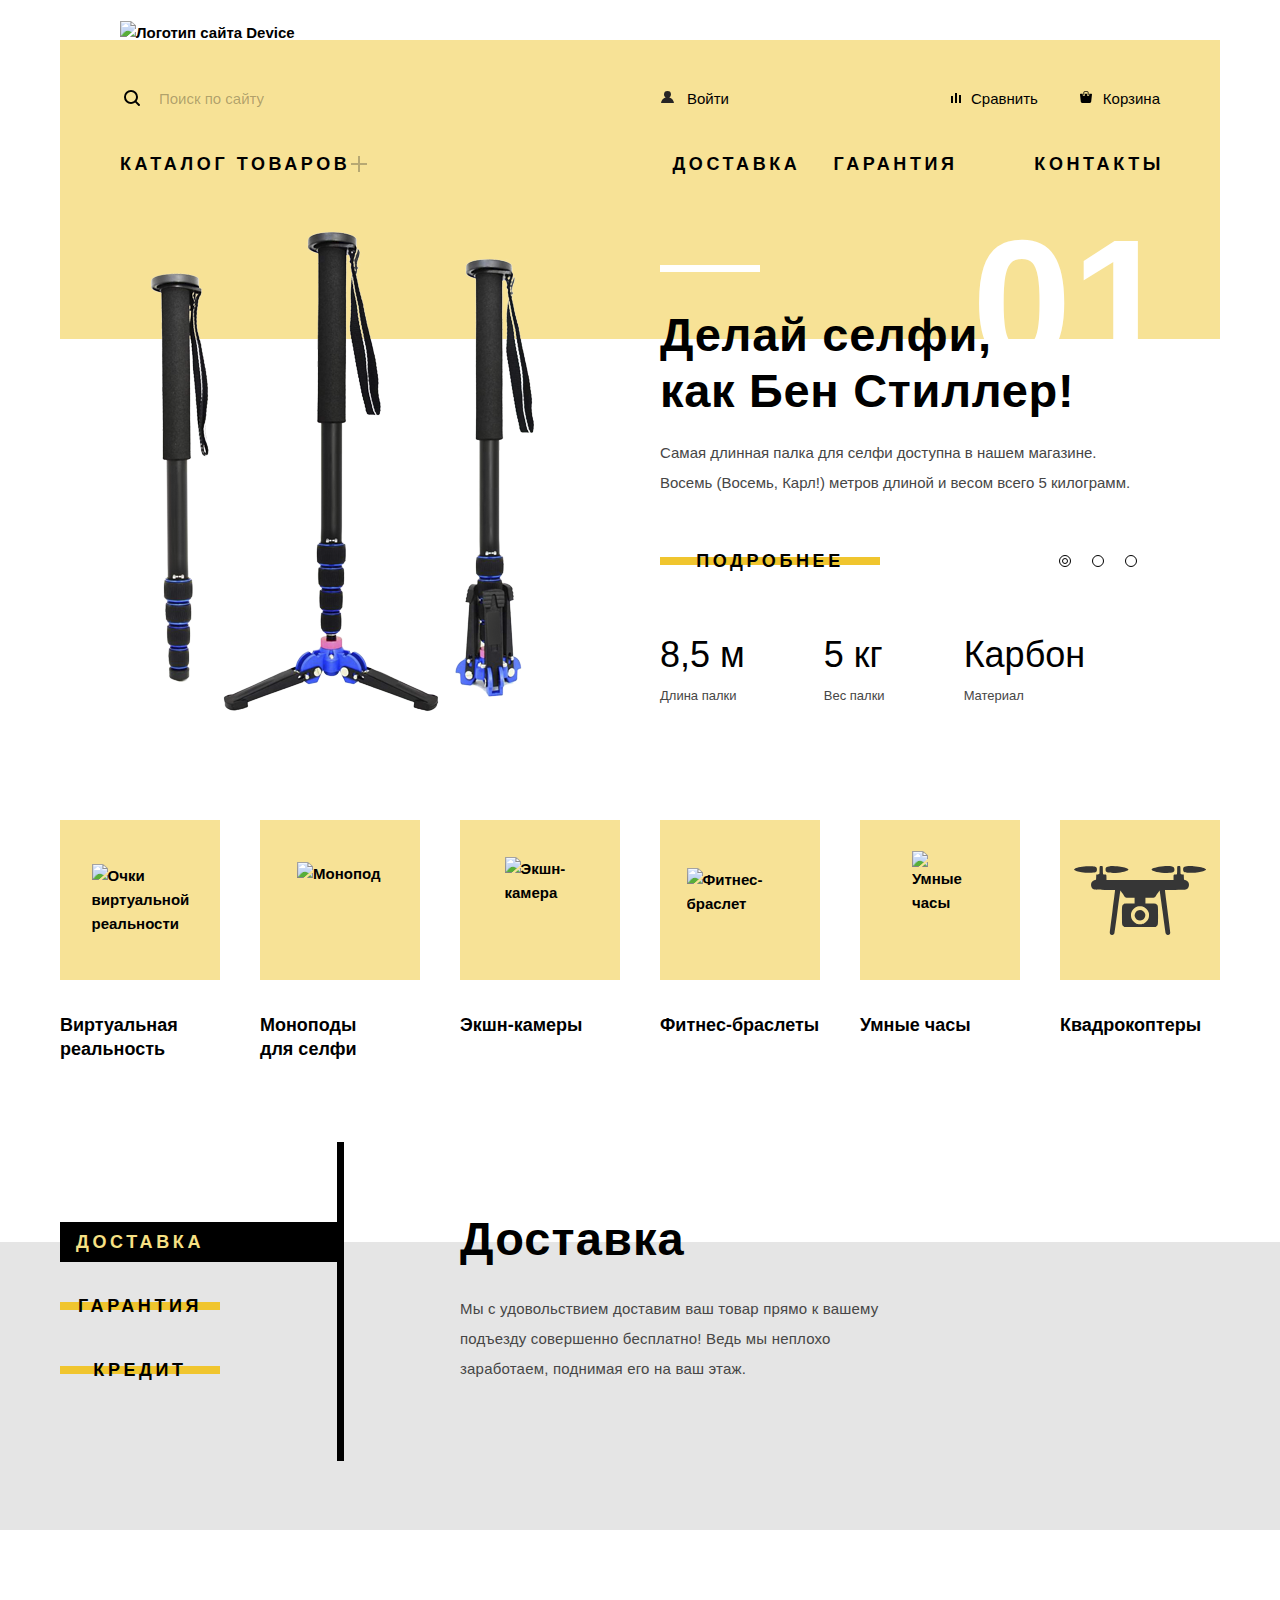
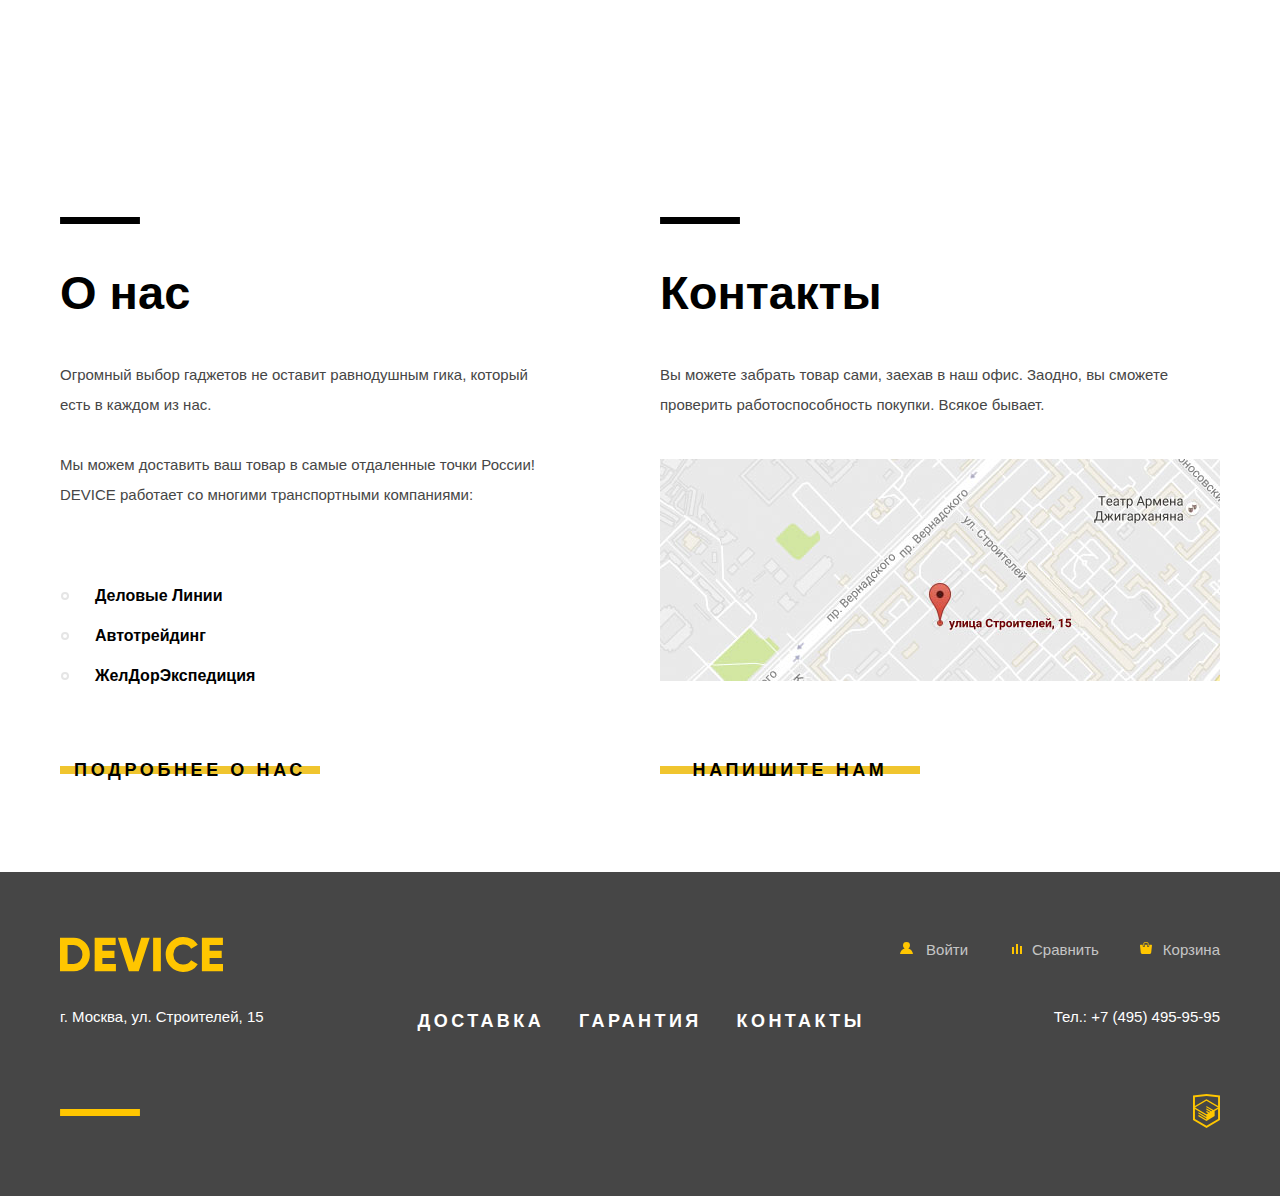
==== commit 09a896d2: "исправлено состояние при нажатии на логотип в ie" ====
--- a/index.html
+++ b/index.html
@@ -29,7 +29,7 @@
           </ul>
           <ul class="site-nav">
             <li>
-              <a href="">Каталог товаров</a>
+              <a class="link-link" href="catalog.html">Каталог товаров</a>
               <ul class="sub-menu">
                 <li>
                   <a href="">Виртуальная реальность</a>
--- a/css/style.css
+++ b/css/style.css
@@ -123,6 +123,10 @@
 .user-nav a:active,
 .site-nav a:active {
   opacity: 0.3;
+}
+
+.header-logo img {
+  pointer-events: none;
 }
 
 .user-nav,
@@ -215,7 +219,7 @@
   bottom: 0px;
   left: 0;
   display: none;
-  width: 441px;
+  width: 410px;
   height: 2px;
   background-color: #000;
 }
@@ -225,6 +229,10 @@
 }
 
 input[type="search"]::placeholder {
+  font-family: "Open Sans", Arial, sans-serif;
+  font-weight: 300;
+  font-size: 15px;
+  line-height: 30px;
   color: rgba(0, 0, 0, 0.3);
 }
 
@@ -242,9 +250,12 @@
   padding-left: 19px;
   background-color: transparent;
   border: 2px solid #000000;
-  line-height: 30px;
   cursor: pointer;
   opacity: 0;
+  font-family: "Open Sans", Arial, sans-serif;
+  font-weight: 300;
+  font-size: 15px;
+  line-height: 30px;
 }
 
 .search-button::before {
@@ -374,6 +385,11 @@
 }
 
 
+.link-link:active:focus {
+  display: block;
+}
+
+
 /*  section popular начало*/
 
 .popular {
@@ -390,6 +406,7 @@
 
 .popular-item {
   background-color: #f7e296;
+  z-index: 5;
 }
 
 .popular-item:hover {
@@ -412,6 +429,10 @@
 
 .popular-item a:active {
   opacity: 0.3;
+}
+
+.popular-item img {
+  z-index: -1;
 }
 
 .popular-image--bottom {
@@ -605,17 +626,23 @@
   cursor: pointer;
 }
 
-.footer-logo path  {
-  fill: #ffc600;
-}
-
-.footer-logo path:hover {
+.footer-logo path {
+  fill: rgba(255, 198, 0, 1);
+}
+
+.footer-logo:hover {
   opacity: 0.6;
 }
 
-.footer-logo path:active {
+.footer-logo:active {
   opacity: 0.3;
 }
+
+.footer-logo svg {
+pointer-events: none;
+}
+
+
 
 .footer-user-block {
   position: relative;
@@ -1153,28 +1180,6 @@
   }
 }
 
-@keyframes shake {
-  0%,
-  100% {
-    transform: translateX(0);
-  }
-
-  10%,
-  30%,
-  50%,
-  70%,
-  90% {
-    transform: translateX(-10px);
-  }
-
-  20%,
-  40%,
-  60%,
-  80% {
-    transform: translateX(10px);
-  }
-}
-
 .modal {
   position: fixed;
   display: none;
@@ -1189,10 +1194,6 @@
   display: block;
 
   animation: bounce 0.6s;
-}
-
-.modal-error {
-  animation: shake 0.6s;
 }
 
 .modal-write-us {
@@ -1201,7 +1202,6 @@
   width: 760px;
   margin-left: -480px;
   padding: 93px 100px 85px;
-
 }
 
 .modal-close {
@@ -1278,9 +1278,25 @@
   box-sizing: border-box;
 }
 
-.write-us-form input[type="email"] {
+.write-us-form input:hover,
+.write-us-form textarea:hover {
+  background-color: #eaeaea;
+}
+
+.write-us-form input:focus {
+  outline: 3px solid #f7e296;
+  background-color: #ffffff;
+}
+
+.write-us-form input:invalid {
+  outline: none;
+
+  background-color: #f6dada;
+}
+
+/* .write-us-form input[type="email"] {
   margin-right: 0;
-}
+} */
 
 .write-us-form input::placeholder,
 .write-us-form textarea::placeholder {
@@ -1291,11 +1307,17 @@
   width: 720px;
   height: 124px;
   padding: 16px 20px;
+  -moz-margin-bottom: 41px;
   margin-bottom: 41px;
   color: #464646;
   background-color: #f2f2f2;
   border: none;
   letter-spacing: -0.4px;
+}
+
+.write-us-form textarea:focus {
+  outline: 3px solid #f7e296;
+  background-color: #ffffff;
 }
 
 .user-data-fields {
@@ -1330,4 +1352,4 @@
   left: 50%;
   margin-left: -480px;
 
-}+}
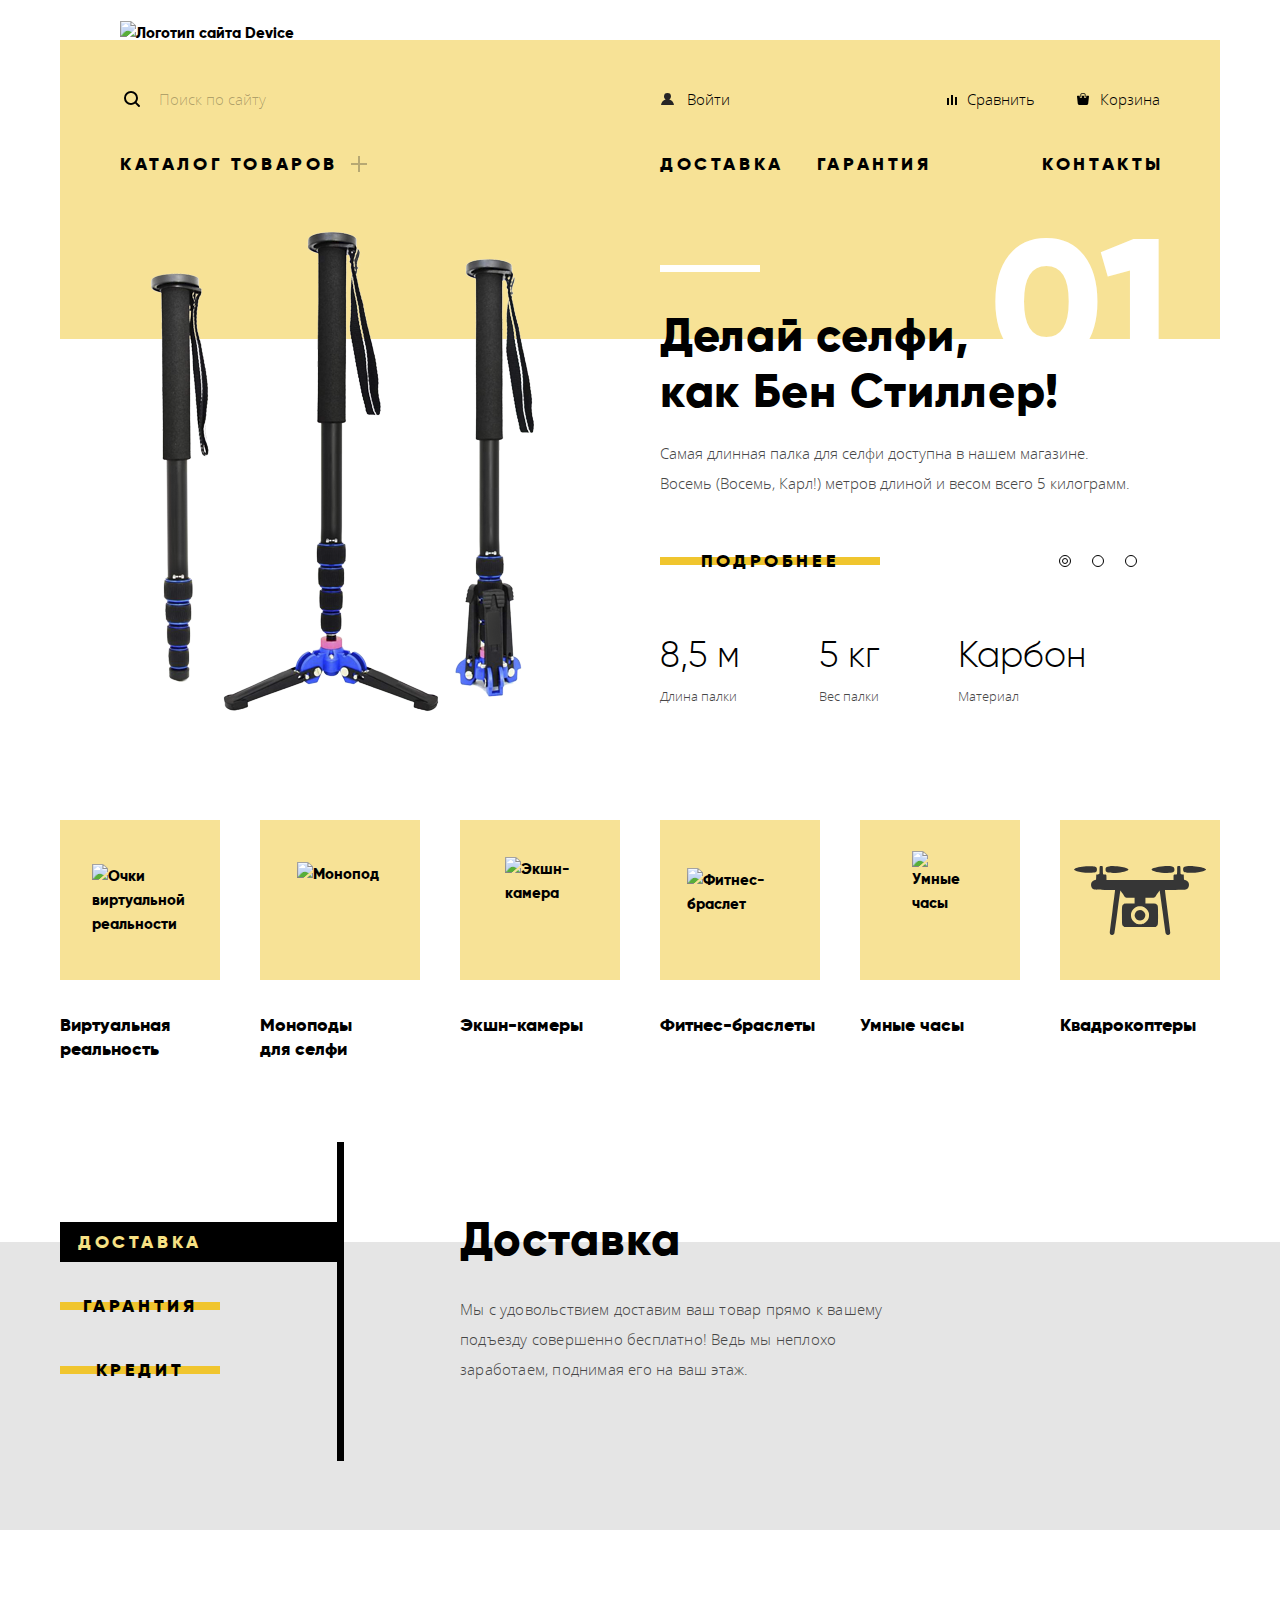
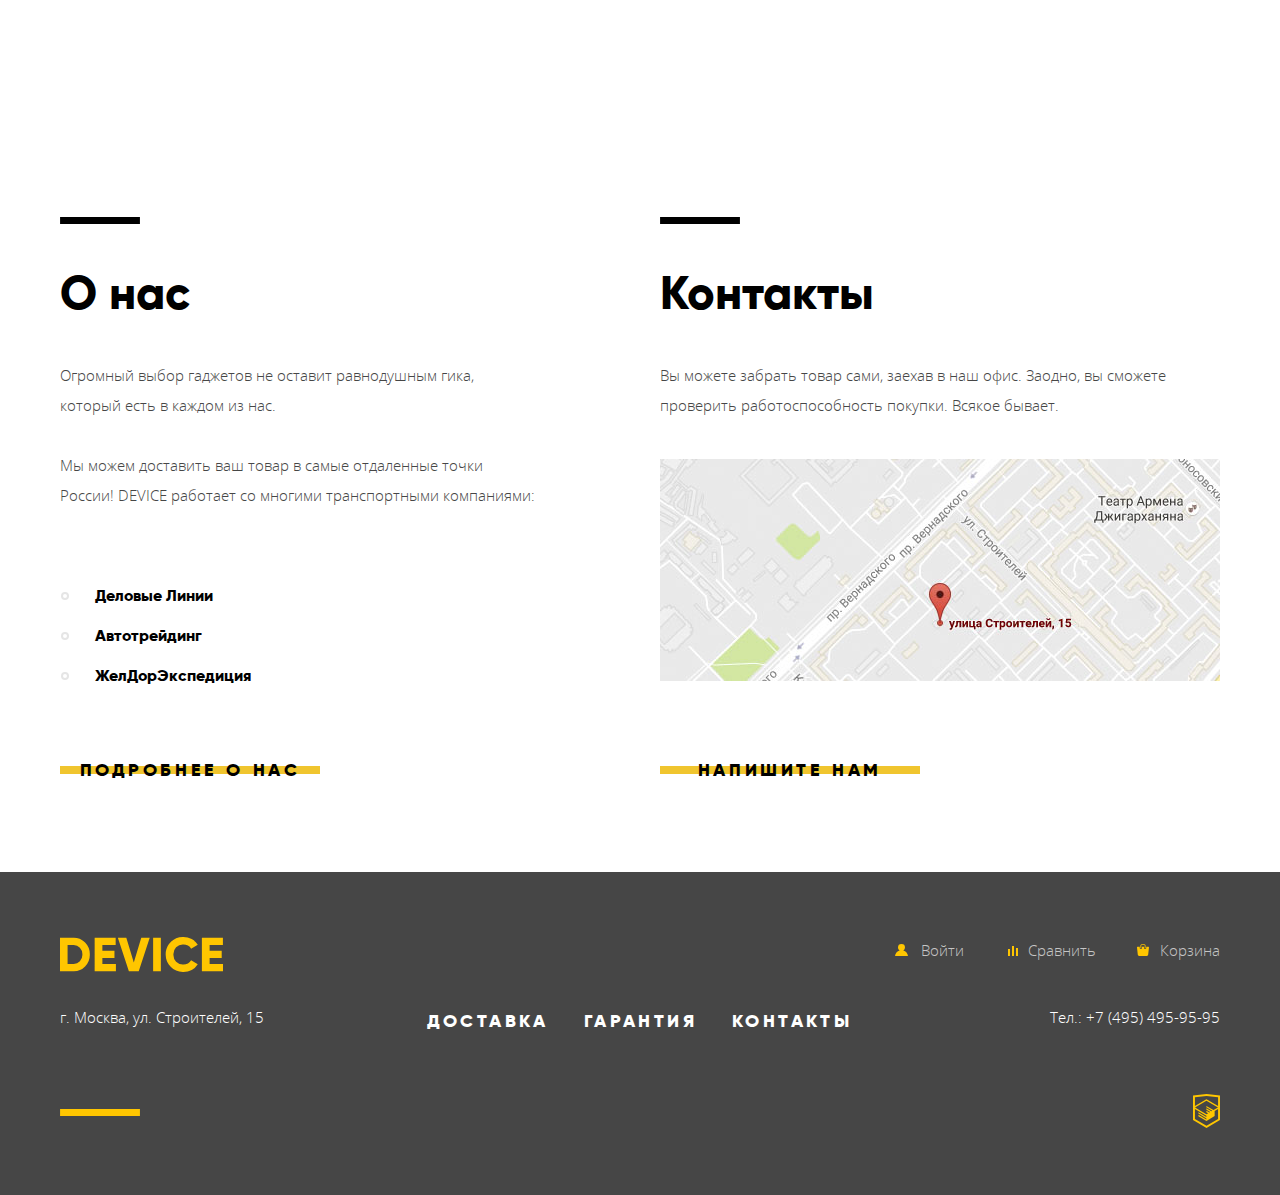
==== commit 870a3c26: "Добавлено состояние фокуса у интерактивных элементов" ====
--- a/index.html
+++ b/index.html
@@ -151,6 +151,7 @@
         <!-- Конец блока slider-->
 
         <section class="popular">
+          <h2 class="visually-hidden">Категории товаров</h2>
           <ul class="popular-list">
             <li class="popular-item">
               <a href="">
@@ -373,6 +374,6 @@
       </button>
     </section>
 
-  <script src="js/script.js"></script>
+    <script src="js/script.js"></script>
   </body>
 </html>
--- a/css/style.css
+++ b/css/style.css
@@ -1,3 +1,39 @@
+@font-face {
+  font-family: "Gilroy";
+  font-style: normal;
+  font-weight: 300;
+  src: local("Gilroy"),
+       url("../fonts/gilroylight.woff2") format("woff2"),
+       url("../fonts/gilroylight.woff") format("woff");
+}
+
+@font-face {
+  font-family: "Gilroy";
+  font-style: normal;
+  font-weight: 800;
+  src: local("Gilroy"),
+       url("../fonts/gilroyextrabold.woff2") format("woff2"),
+       url("../fonts/gilroyextrabold.woff") format("woff");
+}
+
+@font-face {
+  font-family: "Open Sans";
+  font-style: normal;
+  font-weight: 300;
+  src: local("Opensans"),
+       url("../fonts/opensanslight.woff2") format("woff2"),
+       url("../fonts/opensanslight.woff") format("woff");
+}
+
+@font-face {
+  font-family: "Open Sans";
+  font-style: normal;
+  font-weight: 400;
+  src: local("Opensans"),
+       url("../fonts/opensans.woff2") format("woff2"),
+       url("../fonts/opensans.woff") format("woff");
+}
+
 body {
   margin: 0;
   padding: 0;
@@ -19,8 +55,8 @@
 }
 
 .visually-hidden:not(:focus):not(:active),
-input[type="radio"].visually-hidden/*,
-input[type="checkbox"].visually-hidden*/ {
+input[type="radio"].visually-hidden,
+input[type="checkbox"].visually-hidden {
   position: absolute;
 
   width: 1px;
@@ -91,7 +127,6 @@
 .main-header {
   position: relative;
   margin-top: 40px;
-  /* margin-bottom: 20px; */
   padding: 0 60px;
   padding-top: 34px;
   padding-bottom: 142px;
@@ -173,6 +208,21 @@
 }
 
 .user-link--login::before {
+  background-image: url("../img/user-icon.svg");
+  background-position: 4px 2px;
+}
+
+.inner-page .user-link--login::before {
+  background-image: none;
+  /* background-position: 4px 2px; */
+}
+
+.inner-page .user-link--login {
+  color: rgba(0, 0, 0, 0.3);
+  padding-left: 18px;
+}
+
+.user-link--username::before {
   background-image: url("../img/user-icon.svg");
   background-position: 4px 2px;
 }
@@ -389,21 +439,732 @@
   display: block;
 }
 
-
-/*  section popular начало*/
-
-.popular {
-  margin-bottom: 262px;
-}
-
-.popular-list {
-  display: flex;
+.page-title {
+  margin: 0;
+  margin-bottom: 24px;
+  font-size: 47px;
+  line-height: 48px;
+  letter-spacing: 0.7px;
+}
+
+ .inner-page .main-header {
+  margin-bottom: 37px;
+  padding-bottom: 29px;
+}
+
+
+.inner-content .container {
+  width: 1100px;
+  padding-right: 20px;
+  padding-left: 80px;
+}
+
+.breadcrumbs {
+  display: flex;
+  justify-content: flex-start;
+  flex-wrap: wrap;
+  padding: 0;
+  margin: 0;
+  margin-bottom: 46px;
+  font-family: "Open sans", Arial, sans-serif ;
+  font-size: 14px;
+  font-weight: 300;
+  list-style: none;
+}
+
+.breadcrumbs li {
+  position: relative;
+  margin-right: 39px;
+}
+
+.breadcrumbs li:last-child {
+  margin-right: 0;
+}
+
+.breadcrumbs li::after {
+  content: "";
+
+  position: absolute;
+  top: 9px;
+  right: -20px;
+
+  width: 4px;
+  height: 7px;
+
+  /* background-color: #000000; */
+  background-image: url("../img/nav-arrow.svg");
+  background-repeat: no-repeat;
+}
+
+.breadcrumbs a {
+  color: rgba(0, 0, 0, 0.3);
+}
+
+.breadcrumbs a:hover,
+.breadcrumbs a:focus {
+  color: rgba(0, 0, 0, 0.6);
+}
+
+.breadcrumbs a:active {
+  color: rgba(0, 0, 0, 0.1);
+}
+
+.breadcrumbs-current {
+  color: rgba(0, 0, 0, 0.3);
+}
+
+.breadcrumbs-current::after {
+  display: none;
+}
+
+.catalog-wrapper {
+  position: relative;
+}
+
+.main-container::before {
+  content: "";
+  position: absolute;
+  top: 0px;
+  right: calc(50% + 250px);
+  z-index: -3;
+
+  width: 100%;
+  height: calc(100% + 10px);
+
+  background-color: #a0a0a0;
+  opacity: 0.2;
+
+  overflow: hidden;
+}
+
+.main-container::after {
+  content: "";
+  position: absolute;
+  top: 0px;
+  left: 0;
+  z-index: -3;
+
+  width: 100%;
+  height: 70px;
+
+  background-color: #a0a0a0;
+  opacity: 0.2;
+
+  overflow: hidden;
+}
+
+@media screen and (max-width: 1160px) {
+  .main-container::before {
+    content: "";
+    position: absolute;
+    top: -10px;
+    left: 0;
+    z-index: -3;
+
+    width: 327px;
+    height: calc(100% + 10px);
+
+    background-color: #a0a0a0;
+    opacity: 0.2;
+
+    overflow: hidden;
+  }
+}
+
+
+
+.catalog-columns {
+  display: flex;
+  justify-content: space-between;
+  /* outline: 1px solid lightgreen; */
+}
+
+.catalog-columns h2 {
+  font-size: 16px;
+  text-transform: uppercase;
+  letter-spacing: 3.7px;
+}
+
+.filters {
+  width: 200px;
+
+  padding-right: 70px;
+  /* outline: 1px solid coral; */
+}
+
+.filters h2 {
+  margin-left: 3px;
+  margin-top: 24px;
+  margin-bottom: 91px;
+}
+
+.sort h2 {
+    margin-top: 14px;
+    letter-spacing: 3.8px;
+}
+
+.filters fieldset {
+  margin: 0;
+  padding: 0;
+  border: none;
+}
+
+.filters legend {
+  margin-left: 1px;
+  font-size: 18px;
+  line-height: 30px;
+  letter-spacing: 0.2px;
+}
+
+.filters hr {
+  width: 201px;
+  height: 2px;
+  border: none;
+  margin: 0;
+  margin-bottom: 7px;
+  background-color: #000000;
+}
+
+.filters ul {
+  font-family: "Open Sans", Arial, sans-serif;
+  font-size: 14px;
+  font-weight: 300;
+  line-height: 40px;
+  list-style: none;
+}
+
+.filter-color {
+  margin-bottom: 32px;
+}
+
+.filter-bluetooth {
+  margin-bottom: 39px;
+}
+
+.filter-option label {
+  position: relative;
+
+  display: inline-block;
+  vertical-align: top;
+
+  cursor: pointer;
+  user-select: none;
+}
+
+.filter-input-checkbox + label::before {
+  content: "";
+  position: absolute;
+  top: 9px;
+  left: -40px;
+
+  width: 27px;
+  height: 23px;
+
+  background-image: url("../img/checkbox-off.svg");
+  background-repeat: no-repeat;
+  background-position: 0 0;
+}
+
+.filter-input-checkbox:checked + label::before {
+  content: "";
+
+  position: absolute;
+  top: 9px;
+  left: -40px;
+
+  width: 27px;
+  height: 23px;
+
+  background-image: url("../img/checkbox-on.svg");
+  background-repeat: no-repeat;
+  background-position: 0 0;
+}
+
+.filter-input-radio + label::before {
+  content: "";
+  position: absolute;
+  top: 8px;
+  left: -40px;
+
+  width: 25px;
+  height: 25px;
+
+  background-image: url("../img/radio-off.svg");
+  background-repeat: no-repeat;
+  background-position: 0 0;
+}
+
+.filter-input-radio:checked + label::before {
+  content: "";
+
+  position: absolute;
+  top: 8px;
+  left: -40px;
+
+  width: 25px;
+  height: 25px;
+
+  background-image: url("../img/radio-on.svg");
+  background-repeat: no-repeat;
+  background-position: 0 0;
+}
+
+.filter-input-checkbox + label:hover::before,
+.filter-input-radio + label:hover::before {
+  opacity: 0.6;
+}
+
+.filter-input-checkbox + label:active::before,
+.filter-input-radio + label:active::before {
+  opacity: 1;
+}
+
+.filter-input:checked:disabled + label,
+.filter-input:disabled + label {
+  color: #a6a6a6;
+}
+
+.filter-input:checked:disabled + label::before,
+.filter-input:disabled + label::before {
+  opacity: 0.25;
+}
+
+.filter-input-checkbox:focus + label,
+.filter-input-radio:focus + label {
+  /* outline: 5px auto -webkit-focus-ring-color; */
+  outline: 2px solid rgba(77, 144, 254, 0.5);
+
+}
+
+.filter-input-radio:not(:checked):focus + label {
+  /* outline: 5px auto -webkit-focus-ring-color; */
+}
+
+.range-filter {
+  width: 200px;
+  margin-top: 32px;
+  margin-bottom: 29px;
+}
+
+.range-controls {
+  position: relative;
+  height: 2px;
+  margin-bottom: 9px;
+  padding-top: 0px;
+  background-color: #ddd;
+  border-radius: 5px;
+}
+
+.range-controls .scale {
+  height: 2px;
+
+  background: #dbdbdb;
+}
+
+.range-controls .bar {
+  width: 60%;
+  height: 2px;
+
+  background: #91c92f;
+}
+
+.range-controls .toggle {
+  position: absolute;
+  top: -10px;
+  left: 0;
+
+  width: 4px;
+  height: 4px;
+  padding: 0;
+
+  border: 8px solid #ffffff;
+  background-color: #ababab;
+  box-shadow: 0 2px 1px 0 #cfcfcf;
+  border-radius: 50%;
+  cursor: pointer;
+}
+
+.range-controls .toggle:active {
+  border: 9px solid #ffffff;
+}
+
+.range-controls .toggle-min {
+  left: -4px;
+}
+
+.range-controls .toggle-max {
+  left: 109px;
+}
+
+.price-controls {
+  font-size: 0;
+}
+
+.price-controls label {
+  font-size: 14px;
+  font-weight: 300;
+  color: rgba(0, 0, 0, 0.2);
+}
+
+.price-controls input {
+  width: 72px;
+  margin-left: 1px;
+  font-family: Gilroy, Arial, sans-serif;
+  font-size: 14px;
+  color: rgba(0, 0, 0, 0.2);
+  border: none;
+  border-radius: 5px;
+  background: transparent;
+}
+
+.max-price {
+  text-align: right;
+}
+
+.button-filter {
+  min-width: 200px;
+  padding-right: 10px;
+  padding-left: 13px;
+  background-color: transparent;
+  border: none;
+  align-self: flex-start;
+}
+
+.button-filter::before {
+  top: 9px;
+}
+
+.button-filter:hover::before {
+  top: -9px;
+}
+
+.catalog {
+  display: flex;
+  flex-direction: column;
+  margin-bottom: 77px;
+  width: 760px;
+}
+
+.sort {
+  display: flex;
+  align-items: center;
+  flex-wrap: wrap;
+  min-height: 70px;
+  margin-bottom: 69px;
+  /* outline: 1px solid black; */
+}
+
+
+.sort ul {
+  margin: 0;
+  padding: 0;
+  list-style: none;
+}
+
+.catalog .sort-type {
+  display: flex;
+  flex-wrap: wrap;
+  width: 460px;
+  /* outline: 1px solid lightseagreen; */
+  margin-top: -3px;
+  margin-left: 50px;
+  margin-right: auto;
+}
+
+.sort-type li {
+  margin-right: 29px;
+}
+
+.sort-type .sort-link {
+  font-family: "Open Sans", Arial, sans-serif;
+  font-weight: 400;
+  font-size: 14px;
+  line-height: 18px;
+  color: rgba(0, 0, 0, 0.3);
+}
+
+.sort-type .sort-link:hover {
+  color: rgba(0, 0, 0, 0.6);
+}
+
+.sort-type .sort-link:active {
+  color: #000000;
+}
+
+.sort-type .sort-link--active,
+.sort-type .sort-link--active:hover {
+  color: #000000;
+  user-select: none;
+}
+
+.sort-switch {
+  width: 41px;
+  /* outline: 1px solid lightcoral; */
+
+}
+
+.sort-link--ascending,
+.sort-link--descending {
+  position: relative;
+}
+
+.sort-link--ascending::before,
+.sort-link--descending::before {
+  content: "";
+  position: absolute;
+  bottom: -5px;
+  width: 11px;
+  height: 10px;
+  background-repeat: no-repeat;
+  opacity: 0.2;
+}
+
+.sort-link--ascending::before {
+  background-image: url("../img/icon-up-dir.svg");
+}
+
+.sort-link--descending::before {
+  left: 30px;
+  background-image: url("../img/icon-down-dir.svg");
+}
+
+.sort-link--ascending:hover::before,
+.sort-link--descending:hover::before {
+  opacity: 0.4;
+}
+
+.sort-link--ascending:active::before,
+.sort-link--descending:active::before {
+  opacity: 1;
+}
+
+.sort-switch .sort-link--active::before,
+.sort-switch .sort-link--active:hover::before {
+  cursor: default;
+  opacity: 1;
+}
+
+.sort-link--ascending:focus::before,
+.sort-link--descending:focus::before {
+  outline: 2px solid rgba(77, 144, 254, 0.5);
+
+  opacity: 1;
+}
+
+.catalog-items {
+  position: relative;
+  display: flex;
+  flex-wrap: wrap;
   justify-content: space-between;
   margin: 0;
   padding: 0;
   list-style: none;
 }
 
+.catalog-item {
+  position: relative;
+  display: flex;
+  flex-direction: column;
+  margin-bottom: 46px;
+
+}
+
+.catalog-item:last-child {
+  margin-bottom: 35px;
+}
+
+.catalog-item h3 {
+  margin: 0;
+  margin-top: 20px;
+  order: 1;
+  letter-spacing: 0.2px
+}
+
+.catalog-item .item-link {
+  display: flex;
+  justify-content: space-between;
+  align-items: baseline;
+  font-size: 18px;
+  color: #000000;
+}
+
+.catalog-item .item-price {
+  font-family: inherit;
+  font-size: 16px;
+  font-weight: 300;
+  color: #464646;
+}
+
+
+
+.item-image {
+  position: relative;
+  display: block;
+  font-size: 0;
+}
+
+.catalog-item .item-actions {
+  position: absolute;
+  top: 0;
+  left: 0;
+  width: 360px;
+  height: 380px;
+  background-color: rgba(238, 238, 238, 0.7);
+  z-index: 10;
+  order: 3;
+  text-align: center;
+}
+
+.catalog-item .item-actions {
+  display: none;
+}
+
+.catalog-item:hover .item-actions {
+  display: block;
+}
+
+.item-actions .button {
+  display: inline-block;
+
+  vertical-align: top;
+  min-width: 180px;
+  margin-top: 180px;
+  margin-bottom: 20px;
+  padding-right: 10px;
+  padding-left: 10px;
+  background-color: transparent;
+  border: none;
+  /* align-self: flex-start; */
+}
+
+.item-actions .add-to-compare {
+  display: block;
+  font-family: "Open Sans", Arial, sans-serif;
+  font-size: 13px;
+  font-weight: 300;
+  color: rgba(0, 0, 0, 0.5);
+  z-index: 100;
+  letter-spacing: 0.2px;
+}
+
+.item-actions .add-to-compare:hover {
+  color: rgba(0, 0, 0, 1);
+}
+
+.item-actions .add-to-compare:active {
+  color: rgba(0, 0, 0, 0.2);
+}
+
+.item-image .flag-new {
+  cursor: default;
+}
+
+.item-image .flag-new::before {
+  content: "New";
+  position: absolute;
+  top: 29px;
+  right: 27px;
+  font-size: 14px;
+  width: 56px;
+  height: 56px;
+  line-height: 60px;
+  text-align: center;
+  overflow: hidden;
+  z-index: 20;
+  color: rgba(0, 0, 0, 0.2);
+  text-transform: uppercase;
+  border: solid 2px rgba(0, 0, 0, 0.1);
+  border-radius: 50%;
+  /* cursor: default; */
+}
+
+.pagination-list {
+  display: flex;
+  justify-content: space-between;
+  /* margin-bottom: 77px; */
+  width: 760px;
+  background-color: #ebebeb;
+  /* color: #000000; */
+  font-size: 16px;
+  box-sizing: border-box;
+}
+
+.pagination-button {
+  font-weight: 800;
+  color: #000000;
+  background-color: transparent;
+  border: none;
+  text-transform: uppercase;
+  letter-spacing: 3.8px;
+  cursor: pointer;
+}
+.pagination-button-next {
+  padding: 27px 25px 25px 31px;
+  /* background-color: gray; */
+
+}
+
+.pagination-button-back {
+  padding: 27px 35px 25px 30px;
+  /* background-color: gray; */
+}
+
+.pagination-button-back:hover,
+.pagination-button-next:hover {
+  background-color: #d9d9d9;
+}
+
+.pagination-button-back:active,
+.pagination-button-next:active {
+  background-color: #d9d9d9;
+  color: rgba(0, 0, 0, 0.3);
+}
+
+.pagination-list ul {
+  display: flex;
+  justify-content: center;
+  flex-wrap: wrap;
+  width: 340px;
+  margin: 0;
+  padding: 25px 14px 21px 21px;
+  list-style: none;
+
+}
+
+.pagination-list .pagination-link {
+  color: rgba(0, 0, 0, 0.3);
+  padding: 0px 14px;
+  user-select: none;
+}
+
+.pagination-link:hover {
+  color: rgba(0, 0, 0, 0.6);
+}
+
+.pagination-link:active {
+  color: rgba(0, 0, 0, 1);
+}
+
+.pagination-list .pagination-link-current,
+.pagination-list .pagination-link-current:hover {
+  color: rgba(0, 0, 0, 1);
+  cursor: default;
+}
+
+/*  section popular начало*/
+
+.popular {
+  margin-bottom: 262px;
+}
+
+.popular-list {
+  display: flex;
+  justify-content: space-between;
+  margin: 0;
+  padding: 0;
+  list-style: none;
+}
+
 .popular-item {
   background-color: #f7e296;
   z-index: 5;
@@ -464,9 +1225,7 @@
   list-style: none;
 }
 
-.brand-item {
-
-}
+
 .brand-link {
   display: block;
   width: 260px;
@@ -663,7 +1422,6 @@
 .footer-user-link {
   padding-left: 30px;
   position: relative;
-  font-size: inherit;
   line-height: 36px;
   color: rgba(255, 255, 255, 0.7);
 }
@@ -693,9 +1451,26 @@
   opacity: 0.3;
 }
 
+.inner-page .footer-user-link--login {
+  padding-left: 18px;
+  color: rgba(255, 255, 255, 0.3);
+}
+.inner-page .footer-user-link--login:hover {
+  color: rgba(255, 255, 255, 1);
+}
+
+.inner-page .footer-user-link--login:active {
+  color: rgba(255, 255, 255, 0.3);
+}
+
 .footer-user-nav .user-link--login::before {
   background-image: url("../img/user-icon-footer.svg");
 }
+
+.footer-user-nav .user-link--username::before {
+  background-image: url("../img/user-icon-footer.svg");
+}
+
 
 .footer-user-nav .user-link--cart::before {
   background-image: url("../img/cart-icon-footer.svg");
@@ -773,6 +1548,7 @@
 
 .social-button {
   display: inline-block;
+  vertical-align: baseline;
   width: 32px;
   height: 32px;
   background-repeat: no-repeat;
@@ -792,6 +1568,17 @@
   background-image: url("../img/twitter-icon.svg");
 }
 
+
+
+
+
+.social-button:focus {
+  /* outline: none; */
+  outline: 5px auto -webkit-focus-ring-color;
+  outline-color: rgba(77, 144, 254);
+  opacity: 0.6;
+}
+
 .social-button:hover {
   opacity: 0.6;
 }
@@ -799,8 +1586,7 @@
 .social-button:active {
   opacity: 0.1;
 }
-
-.logo-htmlacademy img {
+.logo-htmlacademy {
   position: absolute;
   top: 0;
   right: 0;
@@ -812,6 +1598,10 @@
 
 .logo-htmlacademy img:active {
   opacity: 0.3;
+}
+
+.logo-htmlacademy img:focus {
+  outline: 2px solid rgba(77, 144, 254, 0.5);
 }
 
 /*  footer конец*/
@@ -889,6 +1679,12 @@
   border: 1px solid #000;
   border-radius: 50%;
 }
+
+input:focus ~ .slider-controls .controls-item::before {
+  outline: 2px solid rgba(77, 144, 254, 0.5);
+}
+
+
 
 .slider-list {
   position: relative;
@@ -1047,7 +1843,6 @@
   top: -12px;
   display: flex;
   padding-bottom: 60px;
-  /* align-items: baseline; */
   justify-content: space-between;
 }
 
@@ -1157,6 +1952,11 @@
   right: 26px;
   background-image: url("../img/credit.svg");
 }
+
+input:focus:checked ~ .tab-slider-controls .tab-control {
+  outline: 2px solid rgba(77, 144, 254, 0.5);
+}
+
 
 /*  tab-slider конец */
 
@@ -1294,10 +2094,6 @@
   background-color: #f6dada;
 }
 
-/* .write-us-form input[type="email"] {
-  margin-right: 0;
-} */
-
 .write-us-form input::placeholder,
 .write-us-form textarea::placeholder {
   color: rgba(70, 70, 70, 0.4);
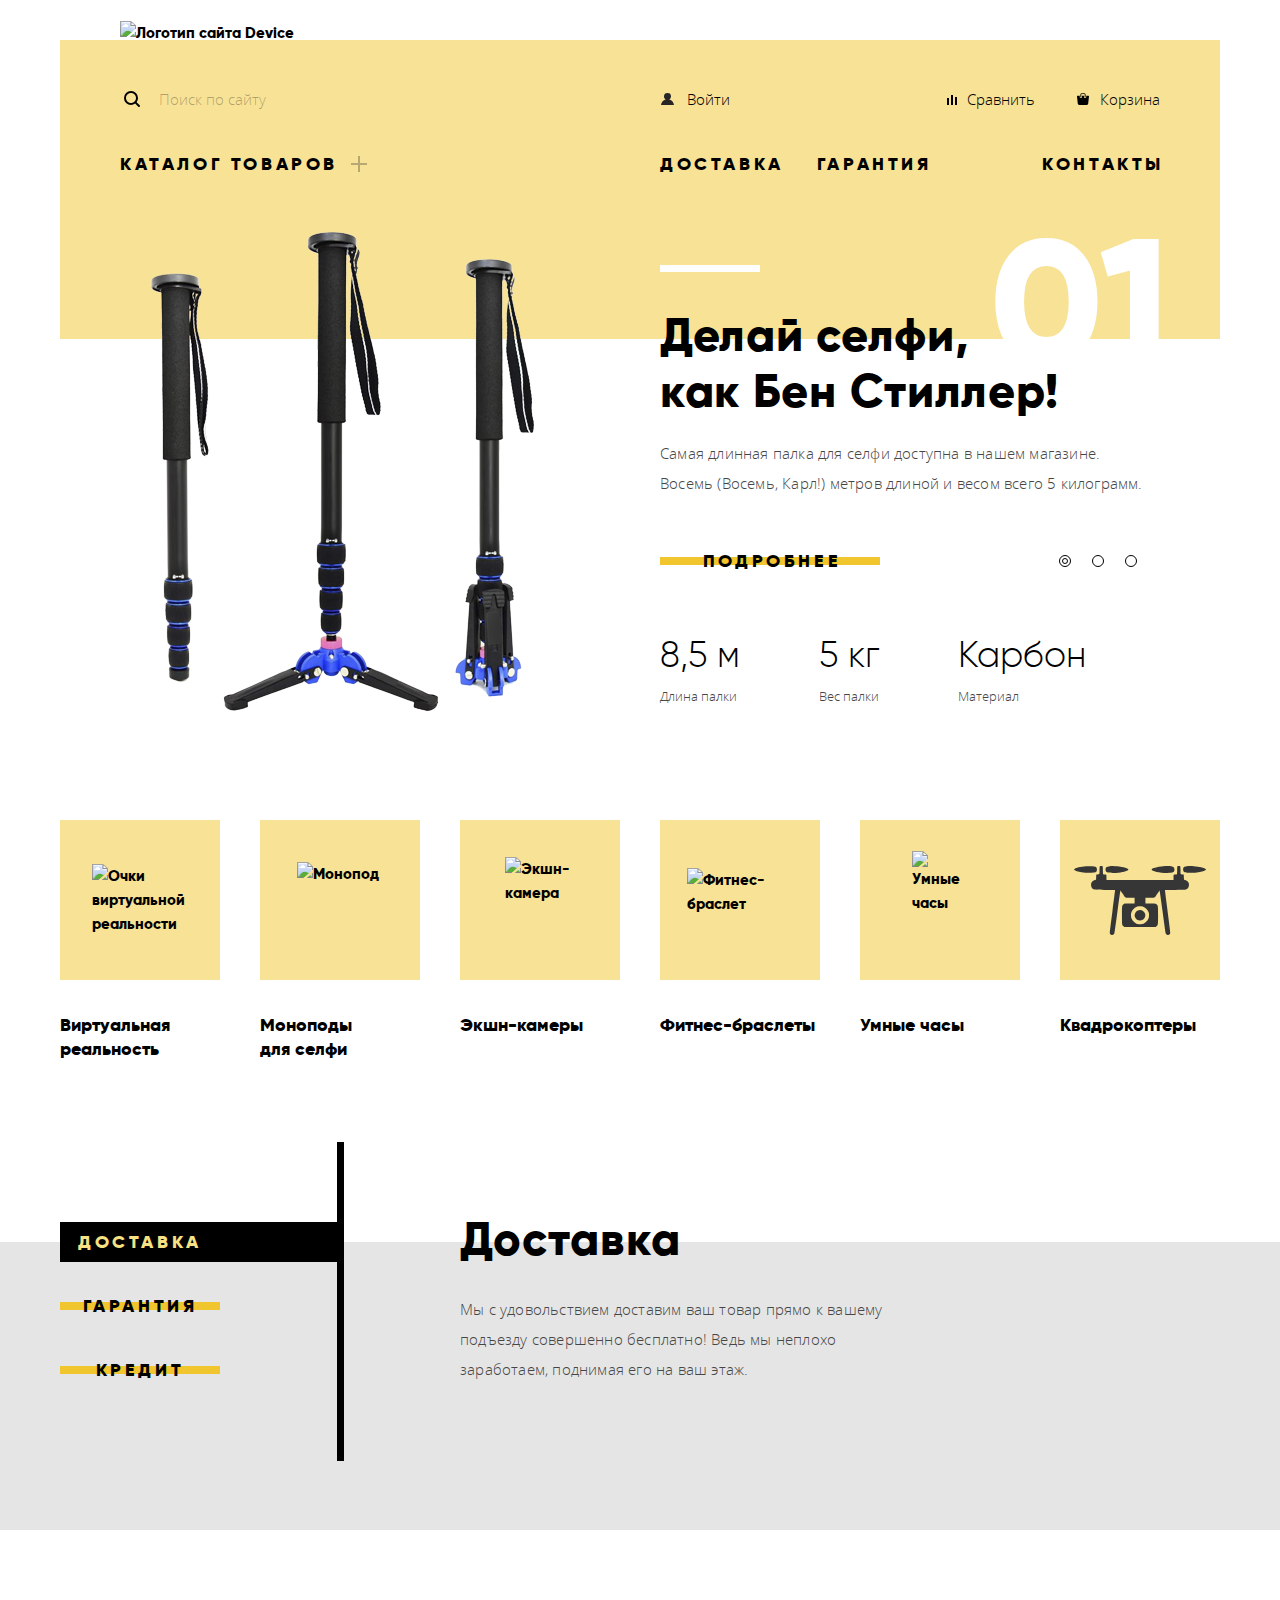
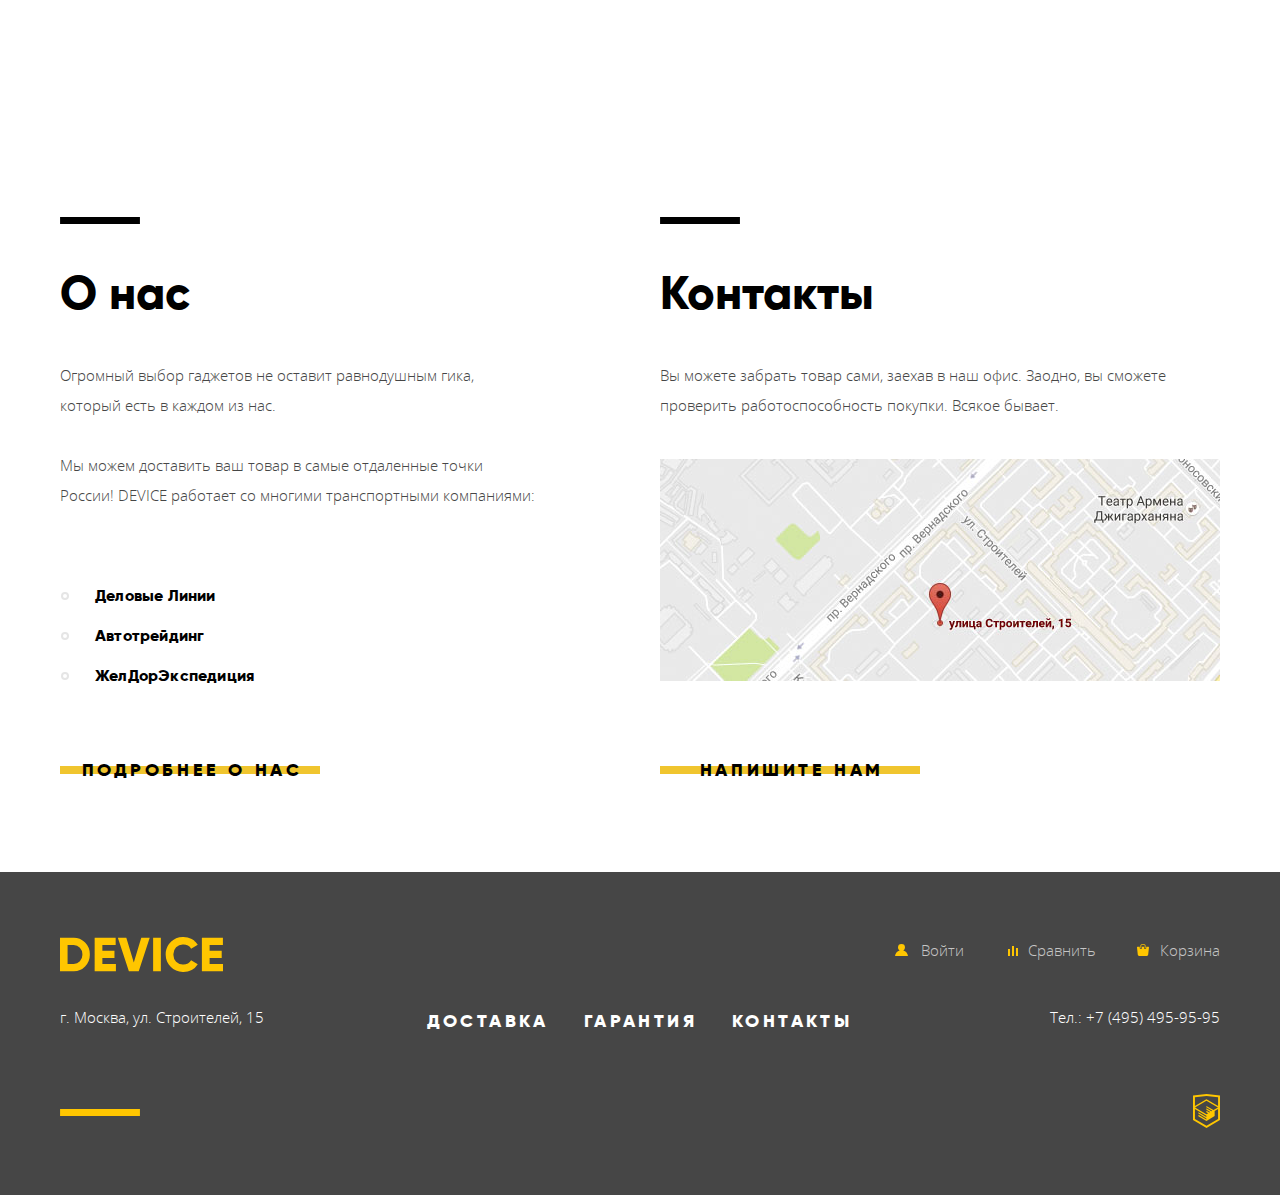
==== commit d03cbddf: "Добавлена интерактивная карта и сделана минификация" ====
--- a/index.html
+++ b/index.html
@@ -5,7 +5,7 @@
     <meta name="viewport" content="width=device-width, initial-scale=1">
     <title>Девайс интернет-магазин гаджетов</title>
     <link rel="stylesheet" href="css/normalize.css">
-    <link rel="stylesheet" href="css/style.css">
+    <link rel="stylesheet" href="css/style.min.css">
   </head>
   <body>
     <div class="container">
@@ -58,14 +58,14 @@
 
         <!-- Начало блока slider-->
         <section class="slider">
-          <input class="visually-hidden" type="radio" id="product-1" name="toggle" checked>
-          <input class="visually-hidden" type="radio" id="product-2" name="toggle">
-          <input class="visually-hidden" type="radio" id="product-3" name="toggle">
+          <input class="slide-input visually-hidden" type="radio" id="slide-1" name="toggle" checked>
+          <input class="slide-input visually-hidden" type="radio" id="slide-2" name="toggle">
+          <input class="slide-input visually-hidden" type="radio" id="slide-3" name="toggle">
 
           <div class="slider-controls">
-            <label class="controls-item controls-item--1" for="product-1">Первый</label>
-            <label class="controls-item controls-item--2" for="product-2">Второй</label>
-            <label class="controls-item controls-item--3" for="product-3">Третий</label>
+            <label class="controls-item controls-item--1" for="slide-1">Первый</label>
+            <label class="controls-item controls-item--2" for="slide-2">Второй</label>
+            <label class="controls-item controls-item--3" for="slide-3">Третий</label>
           </div>
 
           <ul class="slider-list">
@@ -196,9 +196,9 @@
       <section class="tab-slider">
         <div class="tab-slider-wrapper container">
           <h2 class="visually-hidden">Информация по доставке, гарантии и кредиту</h2>
-          <input class="visually-hidden" type="radio" name="tab" id="tab-1" checked>
-          <input class="visually-hidden" type="radio" name="tab" id="tab-2">
-          <input class="visually-hidden" type="radio" name="tab" id="tab-3">
+          <input class="slide-input visually-hidden" type="radio" name="tab" id="tab-1" checked>
+          <input class="slide-input visually-hidden" type="radio" name="tab" id="tab-2">
+          <input class="slide-input visually-hidden" type="radio" name="tab" id="tab-3">
           <div class="tab-slider-controls">
             <label class="tab-control tab-control-1 button" for="tab-1">Доставка</label>
             <label class="tab-control tab-control-2 button" for="tab-2">Гарантия</label>
@@ -368,12 +368,13 @@
 
     <section class="modal modal-map">
       <h2 class="visually-hidden">Как до нас добраться</h2>
+      <iframe src="https://www.google.com/maps/embed?pb=!1m18!1m12!1m3!1d1262.2755616632735!2d37.528789171089514!3d55.68691391323381!2m3!1f0!2f0!3f0!3m2!1i1024!2i768!4f13.1!3m3!1m2!1s0x46b54cf65f5c8955%3A0x694710ccd55501e!2z0YPQuy4g0KHRgtGA0L7QuNGC0LXQu9C10LksIDE1LCDQnNC-0YHQutCy0LAsIDExOTMxMQ!5e0!3m2!1sru!2sru!4v1571227478166!5m2!1sru!2sru" width="960" height="559" frameborder="0" style="border:0;" allowfullscreen=""></iframe>
       <img src="img/map-big.jpg" width="960" height="559" alt="Интернет-магазин 'Девайс' находится по адресу ул. Строителей, д. 15, Москва">
       <button class="modal-close" type="button">
         <span class="visually-hidden">Закрыть</span>
       </button>
     </section>
 
-    <script src="js/script.js"></script>
+    <script src="js/script.min.js"></script>
   </body>
 </html>
--- a/css/style.min.css
+++ b/css/style.min.css
@@ -0,0 +1 @@
+@keyframes bounce{0%{transform:translateY(-2000px)}70%{transform:translateY(30px)}90%{transform:translateY(-10px)}to{transform:translateY(0)}}@font-face{font-family:"Gilroy";font-style:normal;font-weight:300;src:local("Gilroy"),url(../fonts/gilroylight.woff2) format("woff2"),url(../fonts/gilroylight.woff) format("woff")}@font-face{font-family:"Gilroy";font-style:normal;font-weight:800;src:local("Gilroy"),url(../fonts/gilroyextrabold.woff2) format("woff2"),url(../fonts/gilroyextrabold.woff) format("woff")}@font-face{font-family:"Open Sans";font-style:normal;font-weight:300;src:local("Opensans"),url(../fonts/opensanslight.woff2) format("woff2"),url(../fonts/opensanslight.woff) format("woff")}@font-face{font-family:"Open Sans";font-style:normal;font-weight:400;src:local("Opensans"),url(../fonts/opensans.woff2) format("woff2"),url(../fonts/opensans.woff) format("woff")}body{margin:0;padding:0;font-family:"Gilroy",Arial,sans-serif;font-weight:800;font-size:15px;line-height:24px;color:#000}a{text-decoration:none}img{max-width:100%;height:auto}.visually-hidden:not(:focus):not(:active),input[type=checkbox].visually-hidden,input[type=radio].visually-hidden{position:absolute;width:1px;height:1px;margin:-1px;border:0;padding:0;white-space:nowrap;clip-path:inset(100%);clip:rect(0 0 0 0);overflow:hidden}.button{position:relative;z-index:100;display:block;min-width:240px;padding-right:8px;padding-left:12px;font-weight:800;font-size:18px;line-height:24px;font-family:"Gilroy",Arial,sans-serif;color:#000;text-align:center;text-transform:uppercase;letter-spacing:3.6px;cursor:pointer}.button:active{color:rgba(0,0,0,.3)}.button::before{content:"";position:absolute;top:8px;left:0;z-index:-1;width:100%;padding-top:4px;padding-bottom:4px;background-color:#f0c52e}.button:focus::before,.button:hover::before{top:-8px;padding-top:20px;padding-bottom:20px;transition:all .1s linear}.container{margin:0 auto;width:1160px;padding-right:20px;padding-left:20px}.main-header{position:relative;margin-top:40px;padding:34px 60px 142px;background-color:#f7e296}.main-navigation{display:flex;flex-direction:column}.main-navigation a{color:#000}.header-logo{position:absolute;top:-19px;cursor:pointer}.header-logo:hover,.site-nav a:hover,.user-nav a:hover{opacity:.6}.header-logo:active,.site-nav a:active,.user-nav a:active{opacity:.3}.footer-logo svg,.header-logo img{pointer-events:none}.site-nav,.sub-menu,.user-nav{padding:0;list-style:none}.site-nav,.sub-menu{margin:0}.user-nav{display:flex;flex-wrap:wrap;align-items:baseline;justify-content:flex-start;margin:0 0 29px}.search-block{width:537px}.user-nav li:nth-child(2){margin-right:auto}.user-nav li:nth-child(4){margin-left:35px}.user-link{padding-left:30px}.user-link::before{content:"";position:absolute;bottom:0;left:0;width:20px;height:18px;background-repeat:no-repeat}.user-link--login::before,.user-link--profile::before{background-image:url(../img/user-icon.svg);background-position:4px 2px}.inner-page .user-link--login::before{background-image:none}.inner-page .user-link--login{padding-left:18px;color:rgba(0,0,0,.3)}.user-link--compare::before{background-image:url(../img/compare-icon.svg);background-position:10px 4px}.user-link--cart::before{background-image:url(../img/cart-icon.svg);background-position:7px 2px}.search-form,.user-link{position:relative}.search-form input{width:356px;padding:9px 15px 7px 39px;box-sizing:border-box;line-height:30px;color:#000;background-color:transparent;background-image:url(../img/search-icon.svg);background-repeat:no-repeat;background-position:4px 15px;border:0;border-bottom:transparent}.search-form input:focus{outline:0}.search-form label::before{content:"";position:absolute;bottom:0;left:0;display:none;width:410px;height:2px;background-color:#000}.link-link:active:focus,.search-button:focus::before,.search-form input:focus+label::before{display:block}input[type=search]::placeholder{font-weight:300;font-size:15px;line-height:30px;font-family:"Open Sans",Arial,sans-serif;color:rgba(0,0,0,.3)}input[type=search]:hover::placeholder{color:rgba(0,0,0,.6)}.search-button{display:inline-block;vertical-align:baseline;margin-left:-3px;padding:8px 18px 7px 19px;font-weight:300;font-size:15px;line-height:30px;background-color:transparent;border:2px solid #000;opacity:0;cursor:pointer;font-family:"Open Sans",Arial,sans-serif}.search-button::before{content:"";position:absolute;bottom:0;left:0;display:none;width:356px;height:2px;background-color:#000}.search-form input:focus~.search-button{opacity:1}.search-button:hover{color:#fff;background-color:#000}.search-button:focus{color:#fff;background-color:#000;opacity:1}.search-button:active{color:rgba(255,255,255,.3);background-color:#000;opacity:1}.site-nav{display:flex;flex-wrap:wrap;justify-content:space-between}.site-nav>li:nth-child(1){position:relative;margin-right:282px;padding-right:40px}.site-nav>li:nth-child(1)>a{display:block;padding-bottom:21px}.site-nav>li:nth-child(1)::before{content:"";position:absolute;top:4px;left:231px;width:16px;height:16px;background-image:url(../img/plus.svg);background-repeat:no-repeat;background-position:0 0;opacity:.3;cursor:pointer}.site-nav li:nth-child(2){margin-right:33px}.site-nav li:nth-child(3){margin-right:auto}.site-nav li:nth-child(4){margin-right:-4px}.site-nav a{font-size:18px;text-transform:uppercase;letter-spacing:3.6px}.user-nav a{line-height:30px}.sub-menu a,.user-nav a{font-weight:300;font-size:15px;font-family:"Open Sans",Arial,sans-serif}.sub-menu{position:absolute;left:-60px;z-index:100;display:none;min-width:1040px;padding-right:60px;padding-bottom:34px;padding-left:60px;background-color:#f7e296}.site-nav>li:nth-child(1):hover .sub-menu{display:block}.sub-menu li{display:inline-block;vertical-align:top;margin-right:53px}.sub-menu li:nth-child(2){margin-right:71px}.sub-menu a{display:block;line-height:36px;text-transform:none;letter-spacing:.2px}.page-title{margin:0 0 24px;font-size:47px;line-height:48px;letter-spacing:.7px}.inner-page .main-header{margin-bottom:37px;padding-bottom:29px}.inner-content .container{width:1100px;padding-right:20px;padding-left:80px}.breadcrumbs{display:flex;justify-content:flex-start;flex-wrap:wrap;margin:0 0 46px;padding:0;font-weight:300;font-size:14px;font-family:"Open sans",Arial,sans-serif;list-style:none}.breadcrumbs li{position:relative;margin-right:39px}.breadcrumbs li:last-child{margin-right:0}.breadcrumbs li::after{content:"";position:absolute;top:9px;right:-20px;width:4px;height:7px;background-image:url(../img/nav-arrow.svg);background-repeat:no-repeat}.breadcrumbs a,.breadcrumbs-current{color:rgba(0,0,0,.3)}.breadcrumbs a:focus,.breadcrumbs a:hover{color:rgba(0,0,0,.6)}.breadcrumbs a:active{color:rgba(0,0,0,.1)}.breadcrumbs-current::after{display:none}.catalog-wrapper{position:relative}.main-container::after,.main-container::before{content:"";position:absolute;top:0;z-index:-3;width:100%;background-color:#a0a0a0;opacity:.2;overflow:hidden}.main-container::before{right:calc(50% + 250px);height:calc(100% + 10px)}.main-container::after{left:0;height:70px}@media screen and (max-width:1160px){.main-container::before{content:"";position:absolute;top:0;left:0;z-index:-3;width:327px;height:calc(100% + 10px);background-color:#a0a0a0;opacity:.2;overflow:hidden}}.catalog-columns{display:flex;justify-content:space-between}.catalog-columns h2{font-size:16px;letter-spacing:3.7px;text-transform:uppercase}.filters{width:200px;padding-right:70px}.filters h2{margin-top:24px;margin-left:3px;margin-bottom:91px}.sort h2{margin-top:14px;letter-spacing:3.8px}.filters fieldset{margin:0;padding:0;border:0}.filters legend{margin-left:1px;font-size:18px;line-height:30px;letter-spacing:.2px}.filters hr{width:201px;height:2px;margin:0 0 7px;background-color:#000;border:0}.filters ul{font-weight:300;font-size:14px;line-height:40px;font-family:"Open Sans",Arial,sans-serif;list-style:none}.filter-color{margin-bottom:32px}.filter-bluetooth{margin-bottom:39px}.filter-option label{position:relative;display:inline-block;vertical-align:top;cursor:pointer;user-select:none}.filter-input-checkbox+label::before{content:"";position:absolute;top:9px;left:-40px;width:27px;height:23px;background-image:url(../img/checkbox-off.svg);background-repeat:no-repeat;background-position:0 0}.filter-input-checkbox:checked+label::before{content:"";position:absolute;top:9px;left:-40px;width:27px;height:23px;background-image:url(../img/checkbox-on.svg);background-repeat:no-repeat;background-position:0 0}.filter-input-radio+label::before{content:"";position:absolute;top:8px;left:-40px;width:25px;height:25px;background-image:url(../img/radio-off.svg);background-repeat:no-repeat;background-position:0 0}.filter-input-radio:checked+label::before{content:"";position:absolute;top:8px;left:-40px;width:25px;height:25px;background-image:url(../img/radio-on.svg);background-repeat:no-repeat;background-position:0 0}.filter-input-checkbox+label:hover::before,.filter-input-radio+label:hover::before{opacity:.6}.filter-input-checkbox+label:active::before,.filter-input-radio+label:active::before{opacity:1}.filter-input:checked:disabled+label,.filter-input:disabled+label{color:#a6a6a6}.filter-input:checked:disabled+label::before,.filter-input:disabled+label::before{opacity:.25}.filter-input-checkbox:focus+label,.filter-input-radio:focus+label{outline:2px solid rgba(77,144,254,.5)}.range-filter{width:200px;margin-top:32px;margin-bottom:29px}.range-controls{position:relative;height:2px;margin-bottom:9px;padding-top:0;background-color:#ddd;border-radius:5px}.range-controls .scale{height:2px;background:#dbdbdb}.range-controls .bar{width:60%;height:2px;background:#91c92f}.range-controls .toggle{position:absolute;top:-10px;left:0;width:4px;height:4px;padding:0;background-color:#ababab;border:8px solid #fff;border-radius:50%;box-shadow:0 2px 1px 0 #cfcfcf;cursor:pointer}.range-controls .toggle:active{border:9px solid #fff}.range-controls .toggle-min{left:-4px}.range-controls .toggle-max{left:109px}.price-controls{font-size:0}.price-controls label{font-weight:300;font-size:14px;color:rgba(0,0,0,.2)}.price-controls input{width:72px;margin-left:1px;font-family:Gilroy,Arial,sans-serif;font-size:14px;color:rgba(0,0,0,.2);background:0 0;border:0;border-radius:5px}.max-price{text-align:right}.button-filter{align-self:flex-start;min-width:200px;padding-right:10px;padding-left:13px;background-color:transparent;border:0}.button-filter::before{top:9px}.button-filter:hover::before{top:-9px}.catalog{display:flex;flex-direction:column;width:760px;margin-bottom:77px}.catalog .sort-type,.sort{display:flex;flex-wrap:wrap}.sort{align-items:center;min-height:70px;margin-bottom:69px}.sort ul{margin:0;padding:0;list-style:none}.catalog .sort-type{width:460px;margin-top:-3px;margin-right:auto;margin-left:50px}.sort-type li{margin-right:29px}.sort-type .sort-link{font-weight:400;font-size:14px;line-height:18px;font-family:"Open Sans",Arial,sans-serif;color:rgba(0,0,0,.3)}.sort-type .sort-link:hover{color:rgba(0,0,0,.6)}.sort-type .sort-link:active{color:#000}.sort-type .sort-link--active,.sort-type .sort-link--active:hover{color:#000;user-select:none}.sort-switch{width:41px}.sort-link--ascending,.sort-link--descending{position:relative}.sort-link--ascending::before,.sort-link--descending::before{content:"";position:absolute;bottom:-5px;width:11px;height:10px;background-repeat:no-repeat;opacity:.2}.sort-link--ascending::before{background-image:url(../img/icon-up-dir.svg)}.sort-link--descending::before{left:30px;background-image:url(../img/icon-down-dir.svg)}.sort-link--ascending:hover::before,.sort-link--descending:hover::before{opacity:.4}.sort-link--ascending:active::before,.sort-link--descending:active::before{opacity:1}.sort-switch .sort-link--active::before,.sort-switch .sort-link--active:hover::before{cursor:default;opacity:1}.sort-link--ascending:focus::before,.sort-link--descending:focus::before{outline:2px solid rgba(77,144,254,.5);opacity:1}.catalog-item,.catalog-items{position:relative;display:flex}.catalog-items{flex-wrap:wrap;justify-content:space-between;margin:0;padding:0;list-style:none}.catalog-item{flex-direction:column;margin-bottom:46px}.catalog-item:last-child{margin-bottom:35px}.catalog-item h3{order:1;margin:20px 0 0;letter-spacing:.2px}.catalog-item .item-link{display:flex;justify-content:space-between;align-items:baseline;font-size:18px;color:#000}.catalog-item .item-price{font-weight:300;font-size:16px;font-family:inherit;color:#464646}.item-image{position:relative;font-size:0}.catalog-item .item-actions{position:absolute;top:0;left:0;z-index:10;order:3;width:360px;height:380px;text-align:center;background-color:rgba(238,238,238,.7);display:none}.catalog-item:hover .item-actions,.item-image{display:block}.item-actions .button{display:inline-block;vertical-align:top;min-width:180px;margin-top:180px;padding-right:10px;margin-bottom:20px;padding-left:10px;background-color:transparent;border:0}.item-actions .add-to-compare{z-index:100;display:block;font-weight:300;font-size:13px;font-family:"Open Sans",Arial,sans-serif;color:rgba(0,0,0,.5);letter-spacing:.2px}.item-actions .add-to-compare:hover{color:#000}.item-actions .add-to-compare:active{color:rgba(0,0,0,.2)}.item-image .flag-new{cursor:default}.item-image .flag-new::before{content:"New";position:absolute;top:29px;right:27px;z-index:20;width:56px;height:56px;font-size:14px;line-height:60px;text-align:center;overflow:hidden;color:rgba(0,0,0,.2);text-transform:uppercase;border:solid 2px rgba(0,0,0,.1);border-radius:50%}.pagination-list{display:flex;justify-content:space-between;width:760px;font-size:16px;background-color:#ebebeb;box-sizing:border-box}.pagination-button{font-weight:800;text-transform:uppercase;letter-spacing:3.8px;color:#000;background-color:transparent;border:0;cursor:pointer}.pagination-button-next{padding:27px 25px 25px 31px}.pagination-button-back{padding:27px 35px 25px 30px}.pagination-button-back:hover,.pagination-button-next:hover{background-color:#d9d9d9}.pagination-button-back:active,.pagination-button-next:active{color:rgba(0,0,0,.3);background-color:#d9d9d9}.pagination-list ul{display:flex;flex-wrap:wrap;justify-content:center;width:340px;margin:0;padding:25px 14px 21px 21px;list-style:none}.pagination-list .pagination-link{padding:0 14px;color:rgba(0,0,0,.3);user-select:none}.pagination-link:hover{color:rgba(0,0,0,.6)}.pagination-link:active{color:#000}.pagination-list .pagination-link-current,.pagination-list .pagination-link-current:hover{color:#000;cursor:default}.popular{margin-bottom:262px}.popular-list{display:flex;justify-content:space-between;margin:0;padding:0;list-style:none}.popular-item{z-index:5;background-color:#f7e296}.popular-item:hover{background-color:#f0c52e}.popular-item a{position:relative;display:flex;flex-direction:column;justify-content:center;align-items:center;width:160px;height:160px;font-weight:800;color:#000}.popular-item a:active{opacity:.3}.popular-item img{z-index:-1}.popular-image--bottom{padding-top:40px}.popular-item p{position:absolute;top:193px;left:0;margin:0;font-size:18px}.top-brands{margin-top:94px;margin-bottom:93px}.brand-list{display:flex;justify-content:space-between;margin:0;padding:0;list-style:none}.brand-link{display:block;width:260px;height:100px;background-repeat:no-repeat}.brand-link--dji{background-image:url(../img/logo-brand-gray-1.png)}.brand-link--dji:hover{background-image:url(../img/logo-brand-1.png)}.brand-link--spgadgets{background-image:url(../img/logo-brand-gray-2.png)}.brand-link--spgadgets:hover{background-image:url(../img/logo-brand-2.png)}.brand-link--gopro{background-image:url(../img/logo-brand-gray-3.png)}.brand-link--gopro:hover{background-image:url(../img/logo-brand-3.png)}.brand-link--vive{background-image:url(../img/logo-brand-gray-4.png)}.brand-link--vive:hover{background-image:url(../img/logo-brand-4.png)}.index-columns{display:flex;justify-content:space-between;padding-bottom:90px;color:#000}.index-columns h2{margin-top:52px;margin-bottom:28px;font-size:47px;line-height:48px}.index-columns p{margin-bottom:15px;padding-right:85px;font-weight:300;font-size:15px;line-height:30px;font-family:"Open Sans",Arial,sans-serif;color:#464646}.index-columns .button{align-self:flex-start}.about-us,.contacts{position:relative;display:flex;flex-direction:column;align-content:space-between;width:560px}.about-us::before,.contacts::before{content:"";position:absolute;width:78px;height:7px;background-color:#000;border-right:1px solid #121212;border-left:1px solid #121212}.about-us ul{margin-top:51px;margin-bottom:auto;padding:0;font-size:16px;line-height:40px;list-style:none}.about-us li{position:relative;padding-left:35px;letter-spacing:.2px}.about-us li::before{content:"";position:absolute;top:16px;left:1px;width:4px;height:4px;border:2px solid #e5e5e5;border-radius:50%}.contacts p{margin-bottom:39px;padding-right:45px}.contacts-map{margin-bottom:70px}.main-footer{position:relative;padding:45px 0 61px;font-weight:300;font-family:"Open Sans",Arial,sans-serif;color:#fff;background-color:#464646}.main-footer ul{margin:0;padding:0;list-style:none}.footer-wrapper{display:flex;flex-direction:column}.footer-logo{position:absolute;top:20px;margin-right:auto;cursor:pointer}.footer-logo path{fill:#ffc600}.footer-logo:hover,.footer-user-link:hover::before{opacity:.6}.footer-logo:active,.footer-user-link:active::before{opacity:.3}.footer-user-block{position:relative;margin-bottom:22px}.footer-user-block ul{display:flex;flex-direction:row;justify-content:flex-end;margin-top:15px}.footer-user-block li{margin-left:34px}.footer-user-link{position:relative;padding-left:30px;line-height:36px;color:rgba(255,255,255,.7)}.footer-user-link::before{content:"";position:absolute;bottom:0;left:0;width:20px;height:18px;background-repeat:no-repeat}.footer-contacts a,.footer-user-link:hover,.inner-page .footer-user-link--login:hover{color:#fff}.footer-user-link:active,.inner-page .footer-user-link--login:active{color:rgba(255,255,255,.3)}.inner-page .footer-user-link--login{padding-left:18px;color:rgba(255,255,255,.3)}.footer-user-nav .user-link--login::before,.footer-user-nav .user-link--profile::before{background-image:url(../img/user-icon-footer.svg)}.footer-user-nav .user-link--cart::before{background-image:url(../img/cart-icon-footer.svg)}.footer-user-nav .user-link--compare::before{background-image:url(../img/compare-icon-footer.svg)}.footer-contacts{display:flex;justify-content:space-between;align-items:center;margin-bottom:50px}.footer-contacts ul{display:flex;flex-wrap:wrap;justify-content:center;width:560px;margin-right:auto;margin-left:auto;padding:7px 20px 0;font-weight:800;font-size:18px;line-height:24px;font-family:"Gilroy",Arial,sans-serif;text-transform:uppercase}.footer-contacts li{margin-right:35px;letter-spacing:3.4px}.footer-contacts a:hover{color:rgba(255,255,255,.6)}.footer-contacts a:active{color:rgba(255,255,255,.3)}.footer-social{position:relative;display:flex;justify-content:center}.footer-social::before{content:"";position:absolute;top:15px;left:0;width:78px;height:7px;background-color:#ffc600;border-right:1px solid #f2bd05;border-left:1px solid #f2bd05}.footer-social ul{display:flex;margin-top:2px}.footer-social li{margin:0 11px}.social-button{display:inline-block;vertical-align:baseline;width:32px;height:32px;background-repeat:no-repeat;background-position:0 0;opacity:.3}.social-button--facebook{background-image:url(../img/facebook-icon.svg)}.social-button--instagram{background-image:url(../img/instagram-icon.svg)}.social-button--twitter{background-image:url(../img/twitter-icon.svg)}.social-button:focus{outline:5px auto -webkit-focus-ring-color;outline-color:rgba(77,144,254);opacity:.6}.logo-htmlacademy img:hover,.social-button:hover{opacity:.6}.social-button:active{opacity:.1}.logo-htmlacademy{position:absolute;top:0;right:0}.logo-htmlacademy img:active{opacity:.3}.logo-htmlacademy img:focus{outline:2px solid rgba(77,144,254,.5)}.slider{position:relative;z-index:1;min-height:493px;margin-bottom:-12px}.slider-controls{position:absolute;top:208px;right:70px;z-index:100;height:18px;font-size:0;text-align:center}.controls-item{position:relative;display:inline-block;vertical-align:top;margin-right:33px;border-radius:50%;cursor:pointer}.controls-item::before{content:"";position:absolute;top:8px;left:8px;z-index:1;width:10px;height:10px;background-color:transparent;border:1px solid #000;border-radius:50%}#slide-1:checked~.slider-list .slider-item:nth-child(1),#slide-2:checked~.slider-list .slider-item:nth-child(2),#slide-3:checked~.slider-list .slider-item:nth-child(3){display:block}#slide-1:checked~.slider-controls .controls-item--1::after,#slide-2:checked~.slider-controls .controls-item--2::after,#slide-3:checked~.slider-controls .controls-item--3::after{content:"";position:absolute;top:11px;left:11px;z-index:2;width:4px;height:4px;background-color:transparent;border:1px solid #000;border-radius:50%}.slide-input:checked:focus~.slider-controls .controls-item::before,.slide-input:focus:checked~.tab-slider-controls .tab-control{outline:2px solid rgba(77,144,254,.5)}.slider-list{position:relative;top:-32px;display:flex;flex-direction:row;margin:0;padding:0;list-style:none}.slider-item{display:none}.slider-item .column-description::before{content:"";position:absolute;top:-42px;width:100px;height:7px;background-color:#fff}.slider-item .column-description::after{position:absolute;top:-94px;right:49px;z-index:-1;font-size:179px;line-height:179px;color:#fff}.slider-item-1 .column-description::after{content:"01"}.slider-item-2 .column-description::after{content:"02"}.slider-item-3 .column-description::after{content:"03"}.item-columns{display:flex}.column-image{width:560px;margin-right:40px}.column-description{width:560px}.column-image .slide-image-1,.column-image .slide-image-2,.column-image .slide-image-3{position:relative}.column-image .slide-image-1{top:-79px;left:90px}.column-image .slide-image-2{top:-67px;left:116px}.column-image .slide-image-3{top:-14px;left:31px}.slider-item h3{z-index:3;max-width:560px;margin:0 0 19px;font-weight:800;font-size:47px;line-height:56px;letter-spacing:.7px}.slider-item p{max-width:500px;margin:0 0 51px;font-weight:300;line-height:30px;font-family:"Open Sans",Arial,sans-serif;color:#464646;letter-spacing:.2px}.slider-item-button{display:inline-block;vertical-align:baseline;min-width:200px;margin-bottom:58px;padding-right:8px;padding-left:12px}.characteristic-list{display:flex;margin:0;padding:0 0 30px;list-style:none}.characteristic-list span{display:block;margin-right:79px}.slider-item-3 span{margin-right:49px}.characteristic-list span:nth-child(1){margin-bottom:7px;font-weight:300;font-size:36px;line-height:48px}.characteristic-list span:nth-child(2){font-weight:300;font-size:13px;line-height:20px;font-family:'Open Sans',Arial,sans-serif;color:#464646}.tab-slider{min-height:288px;background-color:#e5e5e5}.tab-slider-wrapper{position:relative;top:-12px;display:flex;justify-content:space-between;padding-bottom:60px}.tab-slider-controls{position:relative;display:flex;flex-direction:column;justify-content:flex-start;align-items:flex-start;width:300px}.tab-slider-controls::before{content:"";position:absolute;top:-88px;right:16px;width:7px;height:319px;background-color:#000}.tab-control{min-width:140px;margin-bottom:40px;padding-right:10px;padding-left:10px}#tab-1:checked~.tab-slider-controls .tab-control-1::before,#tab-2:checked~.tab-slider-controls .tab-control-2::before,#tab-3:checked~.tab-slider-controls .tab-control-3::before{top:-8px;width:278px;padding-top:20px;padding-bottom:20px;background-color:#000}#tab-1:checked~.tab-slider-controls .tab-control-1,#tab-2:checked~.tab-slider-controls .tab-control-2,#tab-3:checked~.tab-slider-controls .tab-control-3{color:#f7e184}.tab-content{width:760px}.tab{position:relative;display:none}#tab-1:checked~.tab-content .tab-1,#tab-2:checked~.tab-content .tab-2,#tab-3:checked~.tab-content .tab-3{display:block}.tab h3{margin-top:-15px;margin-bottom:31px;font-size:47px;line-height:48px;letter-spacing:1.1px}.tab p,.write-us-form input{font-family:"Open Sans",Arial,sans-serif;color:#464646}.tab p{font-weight:300;letter-spacing:.2px;width:436px;font-size:15px;line-height:30px}.tab::before{content:"";position:absolute;width:200px;height:200px;background-repeat:no-repeat}.tab-1::before{top:12px;right:2px;background-image:url(../img/delivery.svg)}.tab-2::before{top:-12px;right:17px;background-image:url(../img/warranty.svg)}.tab-3::before{top:-13px;right:26px;background-image:url(../img/credit.svg)}.modal{position:fixed;z-index:100;display:none;color:#000;background-color:#fff;box-shadow:0 10px 20px 0 rgba(4,6,6,.2)}.modal-show{display:block;animation:bounce .6s}.modal-write-us{top:212px;left:50%;width:760px;margin-left:-480px;padding:93px 100px 85px}.modal-close{position:absolute;top:22px;z-index:2;right:22px;width:55px;height:55px;background-color:#f0c52e;border:0;border-radius:50%;opacity:.6;cursor:pointer}.modal-close:hover{opacity:1}.modal-close:active{opacity:.3}.modal-close::after,.modal-close::before{content:"";position:absolute;top:27px;right:13px;width:29px;height:2px;background-color:#fff}.modal-close::before{transform:rotate(45deg)}.modal-close::after{transform:rotate(-45deg)}.write-us-form{display:flex;flex-direction:column}.write-us-form label{display:block;margin-bottom:7px;font-size:18px;line-height:24px}.write-us-form>label{letter-spacing:.3px}.write-us-form input{display:block;width:360px;padding:16px 20px;box-sizing:border-box;font-size:14px;line-height:18px;background-color:#f2f2f2;border:0}.write-us-form input:hover,.write-us-form textarea:hover{background-color:#eaeaea}.write-us-form input:focus{outline:3px solid #f7e296;background-color:#fff}.write-us-form input:invalid{outline:0;background-color:#f6dada}.write-us-form input::placeholder,.write-us-form textarea::placeholder{color:rgba(70,70,70,.4)}.write-us-form textarea{width:720px;height:124px;margin-bottom:41px;padding:16px 20px;color:#464646;background-color:#f2f2f2;border:0;letter-spacing:-.4px}.write-us-form textarea:focus{background-color:#fff;outline:3px solid #f7e296}.user-data-fields{display:flex;justify-content:space-between;margin-bottom:33px}.write-us-button{align-self:flex-start;min-width:200px;padding-right:10px;padding-left:10px;background-color:transparent;border:0}.write-us-button::before{top:9px}.write-us-button:hover::before{top:-9px}.modal-map{top:212px;left:50%;width:960px;height:559px;margin-left:-480px}.modal-map iframe{position:relative;z-index:2;border:0}.modal-map img{position:absolute;top:0;left:0;z-index:1}
